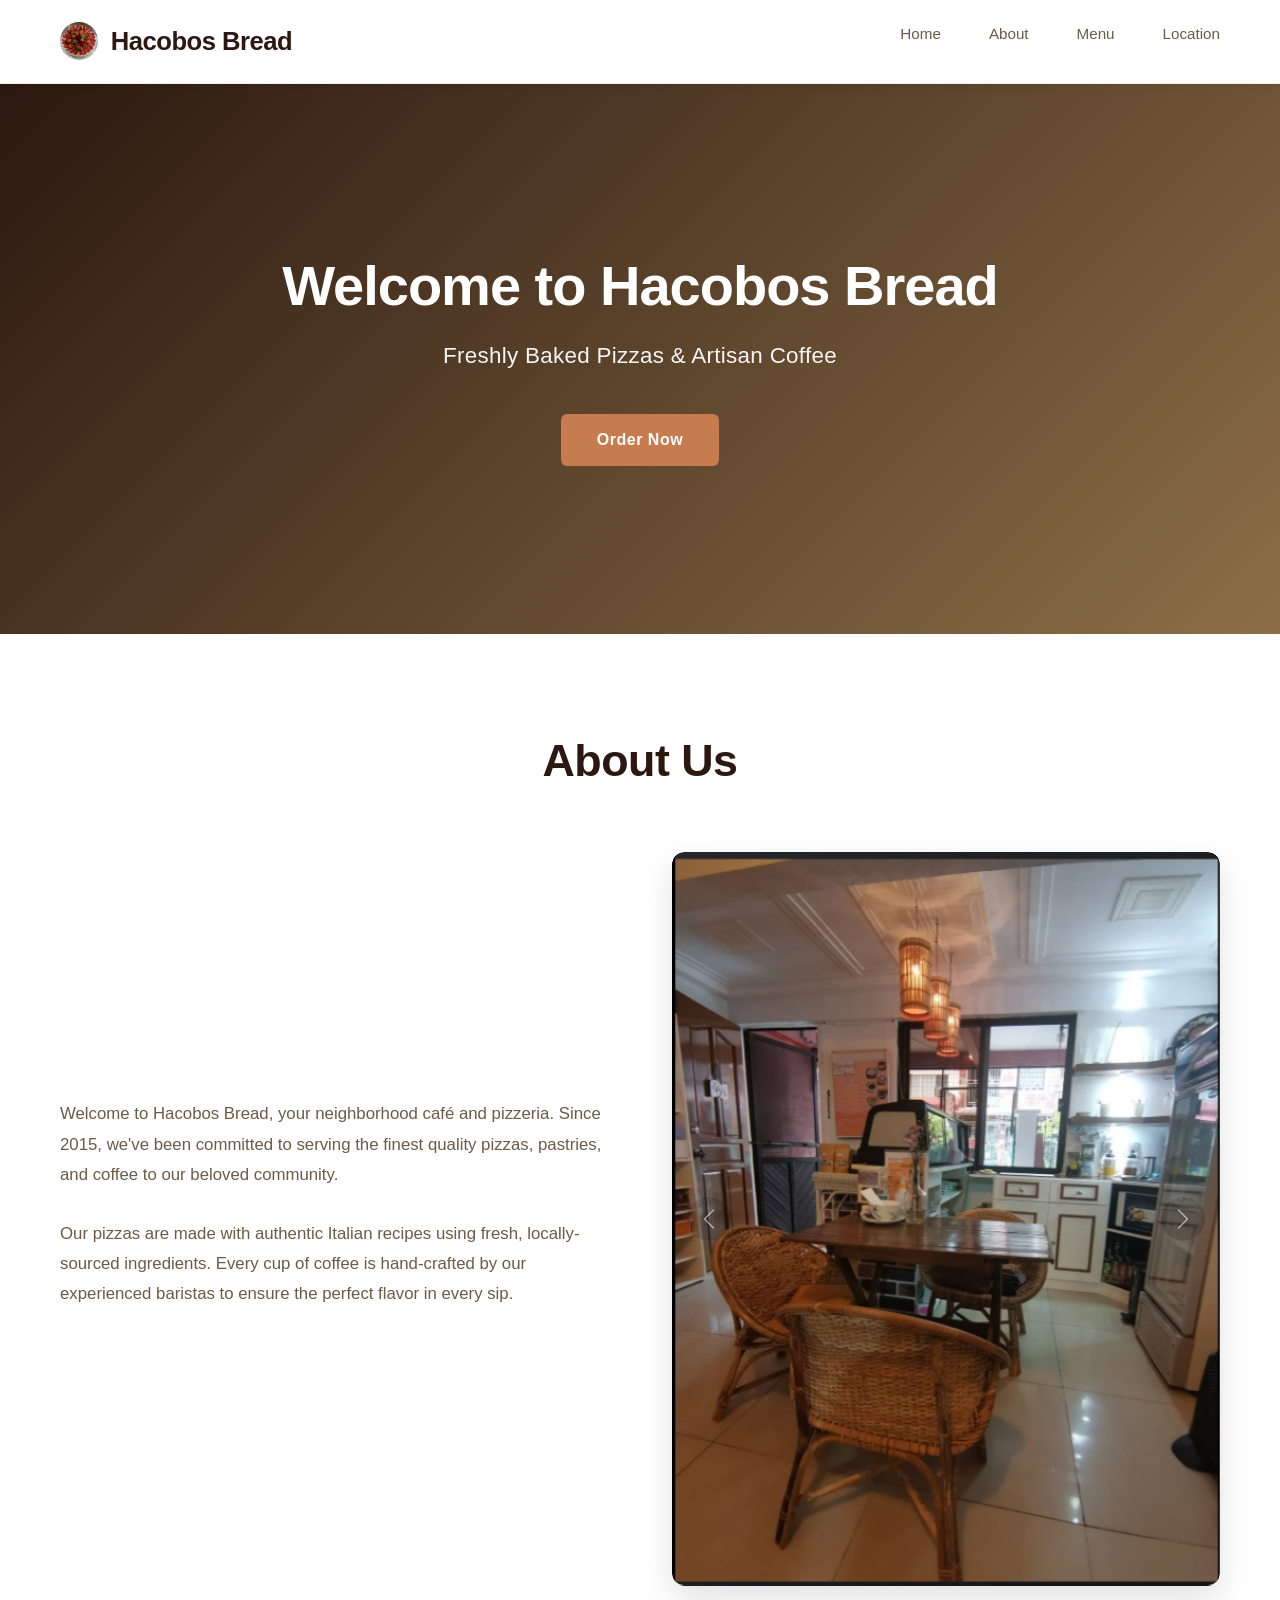
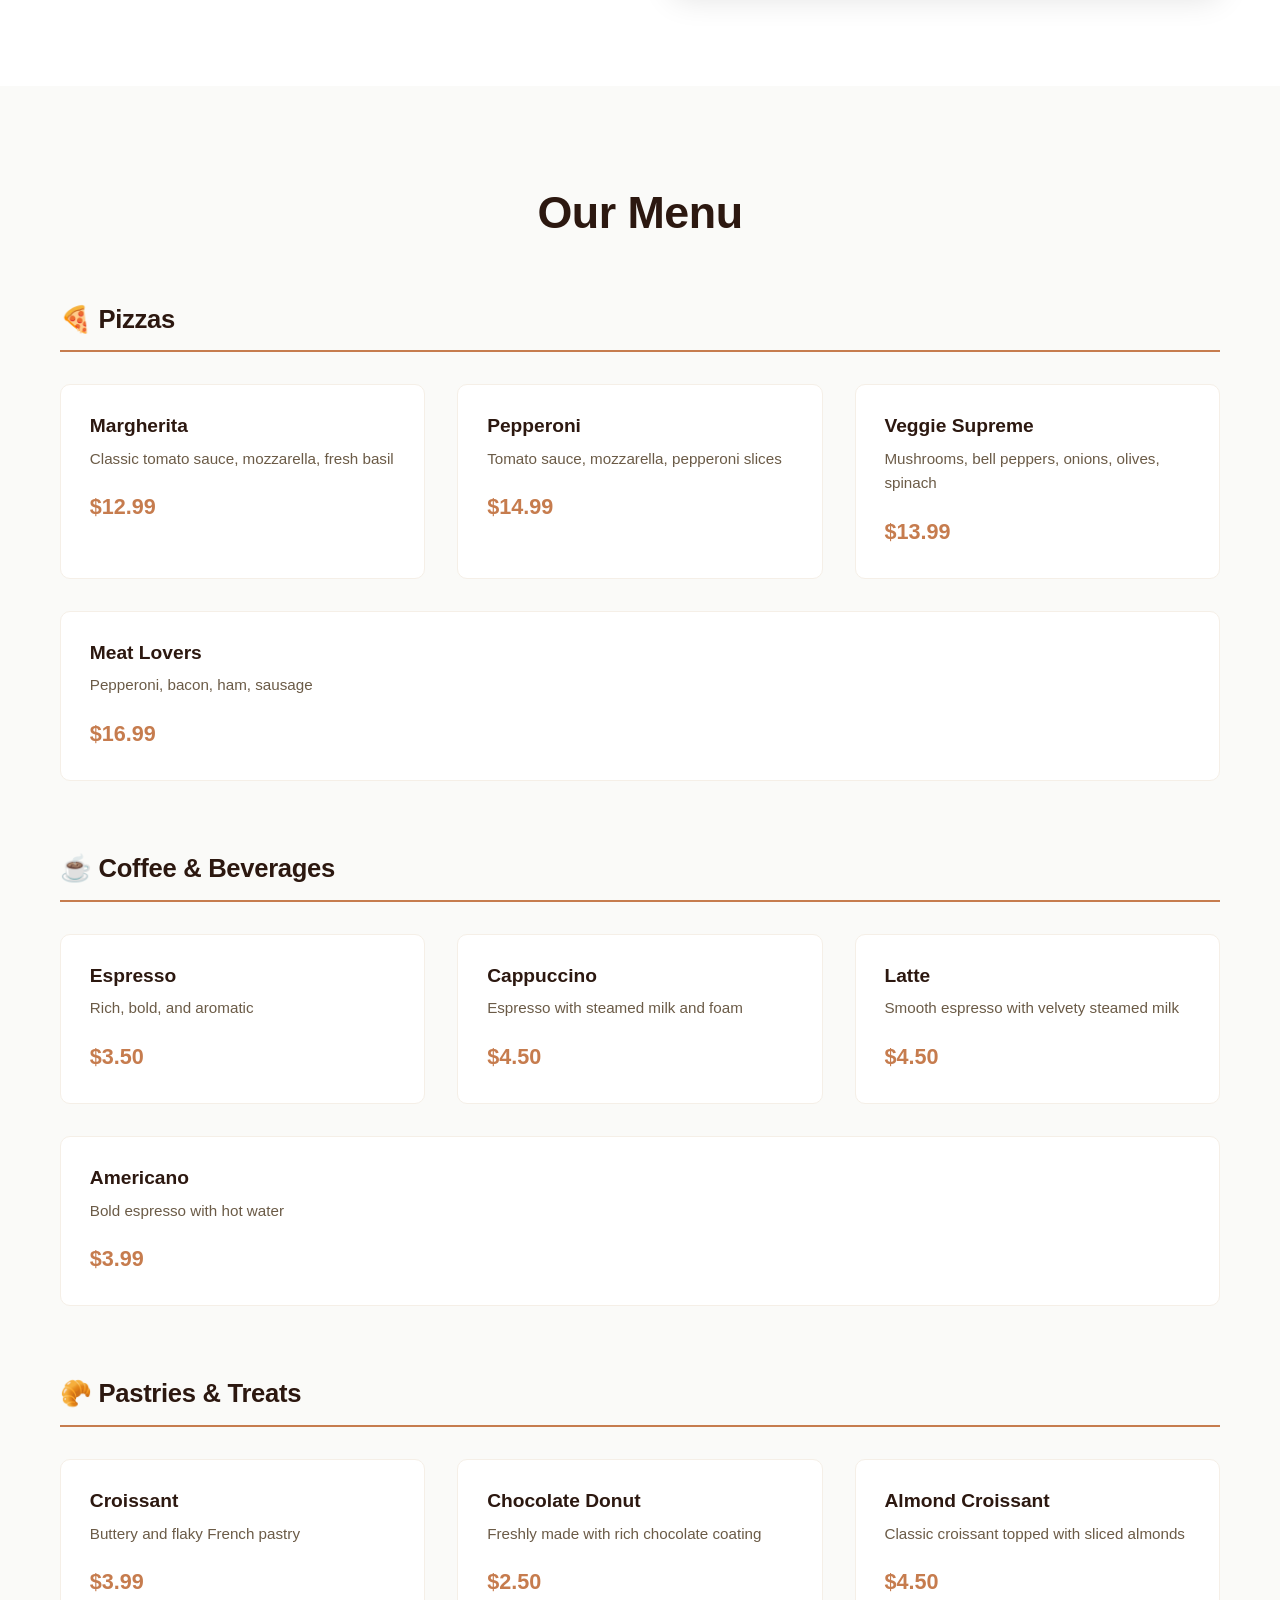
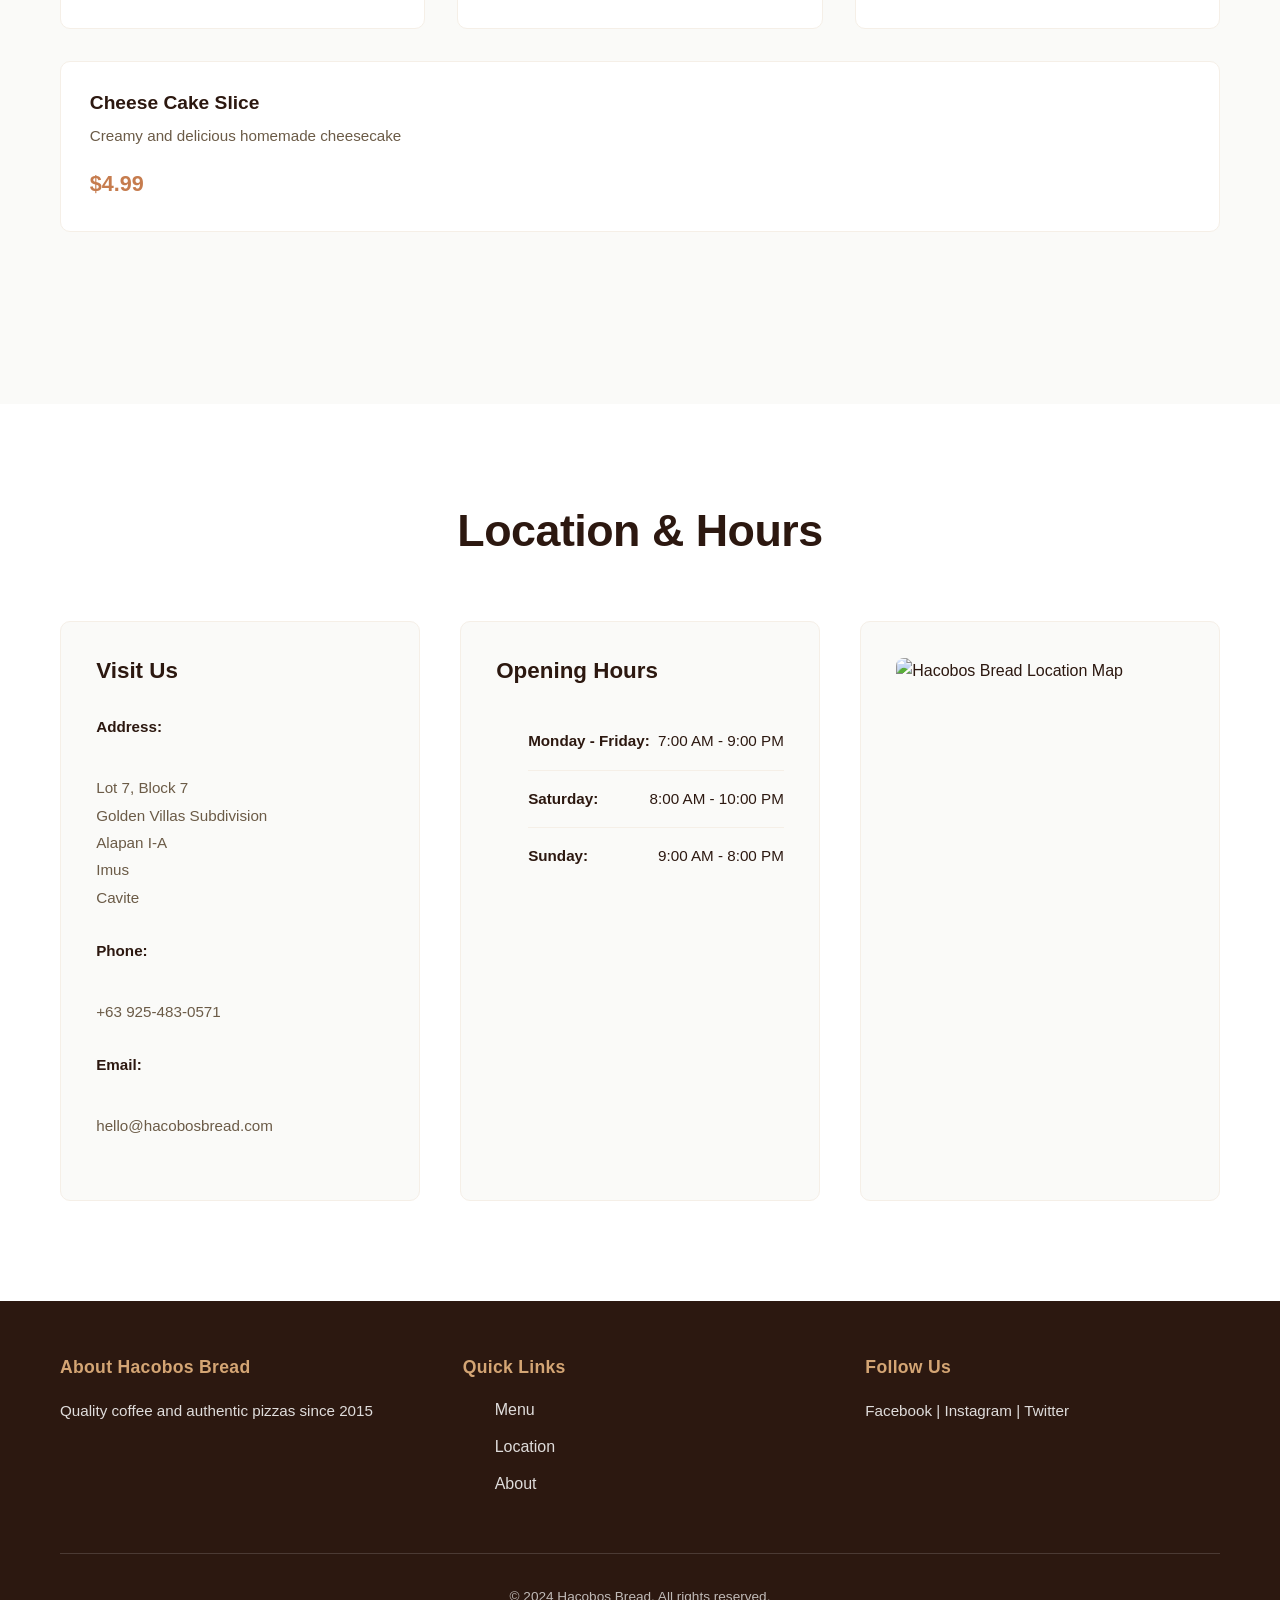
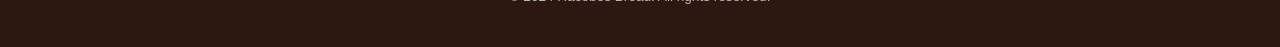
==== index.html @ 1feb1f4e "initial commit" ====
<!doctype html>
<html lang="en">
  <head>
    <meta charset="UTF-8" />
    <meta name="viewport" content="width=device-width, initial-scale=1.0" />
    <title>Hacobos Bread - Café & Pizzeria</title>
    <!-- Bootstrap 5 CSS -->
    <link
      href="https://cdn.jsdelivr.net/npm/bootstrap@5.3.0/dist/css/bootstrap.min.css"
      rel="stylesheet"
    />
    <link rel="stylesheet" href="styles.css" />
  </head>
  <body>
    <!-- ==================== NAVBAR ==================== -->
    <nav class="navbar">
      <div class="container">
        <a class="navbar-brand" href="#home">
          <img
            src="images/Profile.jpg"
            alt="Hacobos Bread"
            height="38"
            class="navbar-logo"
          />
          <span class="navbar-brand-text">Hacobos Bread</span>
        </a>
        <ul class="navbar-menu">
          <li><a href="#home">Home</a></li>
          <li><a href="#about">About</a></li>
          <li><a href="#menu">Menu</a></li>
          <li><a href="#location">Location</a></li>
        </ul>
      </div>
    </nav>

    <!-- ==================== HERO SECTION ==================== -->
    <section id="home" class="hero">
      <div class="hero-content">
        <h2>Welcome to Hacobos Bread</h2>
        <p>Freshly Baked Pizzas & Artisan Coffee</p>
        <button class="btn btn-primary">Order Now</button>
      </div>
    </section>

    <!-- ==================== ABOUT US SECTION ==================== -->
    <section id="about" class="about">
      <div class="container">
        <h2>About Us</h2>
        <div class="about-content">
          <div class="about-text">
            <p>
              Welcome to Hacobos Bread, your neighborhood café and pizzeria.
              Since 2015, we've been committed to serving the finest quality
              pizzas, pastries, and coffee to our beloved community.
            </p>
            <p>
              Our pizzas are made with authentic Italian recipes using fresh,
              locally-sourced ingredients. Every cup of coffee is hand-crafted
              by our experienced baristas to ensure the perfect flavor in every
              sip.
            </p>
          </div>
          <div class="about-image">
            <div
              id="aboutCarousel"
              class="carousel slide"
              data-bs-ride="carousel"
            >
              <div class="carousel-inner">
                <div class="carousel-item active">
                  <img
                    src="images/Area1.jpg"
                    class="d-block w-100"
                    alt="Area landscape 1"
                  />
                </div>
                <div class="carousel-item">
                  <img
                    src="images/Area2.jpg"
                    class="d-block w-100"
                    alt="Area landscape 2"
                  />
                </div>
                <div class="carousel-item">
                  <img
                    src="images/Area3.jpg"
                    class="d-block w-100"
                    alt="Area landscape 3"
                  />
                </div>
                <div class="carousel-item">
                  <img
                    src="images/Area4.jpg"
                    class="d-block w-100"
                    alt="Area landscape 4"
                  />
                </div>
              </div>
              <button
                class="carousel-control-prev"
                type="button"
                data-bs-target="#aboutCarousel"
                data-bs-slide="prev"
              >
                <span
                  class="carousel-control-prev-icon"
                  aria-hidden="true"
                ></span>
                <span class="visually-hidden">Previous</span>
              </button>
              <button
                class="carousel-control-next"
                type="button"
                data-bs-target="#aboutCarousel"
                data-bs-slide="next"
              >
                <span
                  class="carousel-control-next-icon"
                  aria-hidden="true"
                ></span>
                <span class="visually-hidden">Next</span>
              </button>
            </div>
          </div>
        </div>
      </div>
    </section>

    <!-- ==================== MENU SECTION ==================== -->
    <section id="menu" class="menu">
      <div class="container">
        <h2>Our Menu</h2>

        <!-- Pizza Section -->
        <div class="menu-category">
          <h3>🍕 Pizzas</h3>
          <div class="menu-items">
            <div class="menu-item">
              <h4>Margherita</h4>
              <p>Classic tomato sauce, mozzarella, fresh basil</p>
              <span class="price">$12.99</span>
            </div>
            <div class="menu-item">
              <h4>Pepperoni</h4>
              <p>Tomato sauce, mozzarella, pepperoni slices</p>
              <span class="price">$14.99</span>
            </div>
            <div class="menu-item">
              <h4>Veggie Supreme</h4>
              <p>Mushrooms, bell peppers, onions, olives, spinach</p>
              <span class="price">$13.99</span>
            </div>
            <div class="menu-item">
              <h4>Meat Lovers</h4>
              <p>Pepperoni, bacon, ham, sausage</p>
              <span class="price">$16.99</span>
            </div>
          </div>
        </div>

        <!-- Coffee Section -->
        <div class="menu-category">
          <h3>☕ Coffee & Beverages</h3>
          <div class="menu-items">
            <div class="menu-item">
              <h4>Espresso</h4>
              <p>Rich, bold, and aromatic</p>
              <span class="price">$3.50</span>
            </div>
            <div class="menu-item">
              <h4>Cappuccino</h4>
              <p>Espresso with steamed milk and foam</p>
              <span class="price">$4.50</span>
            </div>
            <div class="menu-item">
              <h4>Latte</h4>
              <p>Smooth espresso with velvety steamed milk</p>
              <span class="price">$4.50</span>
            </div>
            <div class="menu-item">
              <h4>Americano</h4>
              <p>Bold espresso with hot water</p>
              <span class="price">$3.99</span>
            </div>
          </div>
        </div>

        <!-- Pastries Section -->
        <div class="menu-category">
          <h3>🥐 Pastries & Treats</h3>
          <div class="menu-items">
            <div class="menu-item">
              <h4>Croissant</h4>
              <p>Buttery and flaky French pastry</p>
              <span class="price">$3.99</span>
            </div>
            <div class="menu-item">
              <h4>Chocolate Donut</h4>
              <p>Freshly made with rich chocolate coating</p>
              <span class="price">$2.50</span>
            </div>
            <div class="menu-item">
              <h4>Almond Croissant</h4>
              <p>Classic croissant topped with sliced almonds</p>
              <span class="price">$4.50</span>
            </div>
            <div class="menu-item">
              <h4>Cheese Cake Slice</h4>
              <p>Creamy and delicious homemade cheesecake</p>
              <span class="price">$4.99</span>
            </div>
          </div>
        </div>
      </div>
    </section>

    <!-- ==================== LOCATION & HOURS SECTION ==================== -->
    <section id="location" class="location">
      <div class="container">
        <h2>Location & Hours</h2>
        <div class="location-content">
          <div class="location-info">
            <h3>Visit Us</h3>
            <p>
              <strong>Address:</strong><br />
              Lot 7, Block 7 <br />
              Golden Villas Subdivision <br />
              Alapan I-A<br />
              Imus <br />
              Cavite
            </p>
            <p>
              <strong>Phone:</strong><br />
              +63 925-483-0571
            </p>
            <p>
              <strong>Email:</strong><br />
              hello@hacobosbread.com
            </p>
          </div>

          <div class="location-hours">
            <h3>Opening Hours</h3>
            <ul class="hours-list">
              <li><span>Monday - Friday:</span> 7:00 AM - 9:00 PM</li>
              <li><span>Saturday:</span> 8:00 AM - 10:00 PM</li>
              <li><span>Sunday:</span> 9:00 AM - 8:00 PM</li>
            </ul>
          </div>

          <div class="location-map">
            <img
              src="../Hacobos/images/location.png"
              alt="Hacobos Bread Location Map"
            />
          </div>
        </div>
      </div>
    </section>

    <!-- ==================== FOOTER ==================== -->
    <footer class="footer">
      <div class="container">
        <div class="footer-content">
          <div class="footer-section">
            <h4>About Hacobos Bread</h4>
            <p>Quality coffee and authentic pizzas since 2015</p>
          </div>
          <div class="footer-section">
            <h4>Quick Links</h4>
            <ul>
              <li><a href="#menu">Menu</a></li>
              <li><a href="#location">Location</a></li>
              <li><a href="#about">About</a></li>
            </ul>
          </div>
          <div class="footer-section">
            <h4>Follow Us</h4>
            <p>
              <a href="#">Facebook</a> | <a href="#">Instagram</a> |
              <a href="#">Twitter</a>
            </p>
          </div>
        </div>
        <div class="footer-bottom">
          <p>&copy; 2024 Hacobos Bread. All rights reserved.</p>
        </div>
      </div>
    </footer>
    <!-- Progressive Enhancement: Premium interactive features -->
    <script src="../scripts/script.js" defer></script>
  </body>
</html>
---- styles.css ----
/* ==================== GLOBAL STYLES ==================== */

/* Modern color palette with sophisticated café branding */
:root {
    /* Primary colors - modern and professional */
    --primary-dark: #2C1810;       /* Deep espresso brown - premium feel */
    --primary-medium: #8B6F47;     /* Warm medium brown - main accent */
    --primary-light: #D4A574;      /* Warm tan - secondary accent */
    
    /* Background colors */
    --bg-light: #FAFAF8;           /* Near-white with warmth - minimal, clean */
    --bg-medium: #F5EFE7;          /* Soft beige - section separation */
    
    /* Accent colors */
    --accent-gold: #D4A574;        /* Warm gold - premium feel */
    --accent-rose: #C67C4E;        /* Warm rose - alternative accent */
    
    /* Text colors */
    --text-primary: #2C1810;       /* Deep dark for main text */
    --text-secondary: #6B5B47;     /* Muted brown for secondary text */
    --text-light: #8B7B6D;         /* Light gray-brown for tertiary */
    
    /* Utility colors */
    --white: #FFFFFF;
    --shadow-sm: 0 2px 8px rgba(0, 0, 0, 0.06);
    --shadow-md: 0 4px 16px rgba(0, 0, 0, 0.08);
    --shadow-lg: 0 12px 32px rgba(0, 0, 0, 0.12);
}

/* Reset default browser styles */
* {
    margin: 0;
    padding: 0;
    box-sizing: border-box;
}

/* Basic body styling */
body {
    font-family: -apple-system, BlinkMacSystemFont, 'Segoe UI', 'Roboto', 'Oxygen', 'Ubuntu', 'Cantarell', sans-serif;
    line-height: 1.6;
    color: var(--text-primary);
    background-color: var(--bg-light);
    -webkit-font-smoothing: antialiased;
    -moz-osx-font-smoothing: grayscale;
}

/* Container for consistent width and centering */
.container {
    max-width: 1200px;
    margin: 0 auto;
    padding: 0 20px;
    
}

/* ==================== NAVBAR STYLES ==================== */

.navbar {
    background-color: var(--white);
    color: var(--text-primary);
    padding: 1rem 0;
    position: sticky;
    top: 0;
    z-index: 100;
    box-shadow: var(--shadow-sm);
    border-bottom: 1px solid var(--bg-medium);
}

.navbar .container {
    display: flex;
    justify-content: space-between;
    align-items: center;
    gap: 2rem;
}

.navbar-brand h1 {
    font-size: 1.6rem;
    font-weight: 700;
    color: var(--primary-dark);
    letter-spacing: -0.5px;
}

.navbar-brand {
    display: flex;
    align-items: center;
    gap: 0.8rem;
    text-decoration: none;
    color: var(--primary-dark);
    font-weight: 700;
    font-size: 1.6rem;
    transition: opacity 0.25s ease;
}

.navbar-brand:hover {
    opacity: 0.8;
}

.navbar-logo {
    height: 38px;
    width: auto;
    border-radius: 50%;
    object-fit: cover;
    display: block;
}

.navbar-brand-text {
    letter-spacing: -0.5px;
}

.navbar-menu {
    display: flex;
    list-style: none;
    gap: 3rem;
}

.navbar-menu a {
    color: var(--text-secondary);
    text-decoration: none;
    font-weight: 500;
    font-size: 0.95rem;
    transition: color 0.25s ease, border-bottom 0.25s ease;
    position: relative;
    padding-bottom: 0.5rem;
    border-bottom: 2px solid transparent;
}

.navbar-menu a:hover {
    color: var(--primary-medium);
    border-bottom-color: var(--primary-medium);
}

/* Mobile navbar menu */
@media (max-width: 768px) {
    .navbar {
        padding: 1.2rem 0;
    }

    .navbar .container {
        flex-direction: column;
        gap: 1.5rem;
    }

    .navbar-brand h1 {
        font-size: 1.4rem;
    }

    .navbar-menu {
        gap: 1.5rem;
        font-size: 0.9rem;
        flex-wrap: wrap;
        justify-content: center;
    }
}

/* ==================== HERO SECTION ==================== */

.hero {
    background: linear-gradient(135deg, var(--primary-dark) 0%, var(--primary-medium) 100%);
    color: var(--white);
    padding: 120px 20px;
    text-align: center;
    min-height: 550px;
    display: flex;
    align-items: center;
    justify-content: center;
}

.hero-content h2 {
    font-size: 3.5rem;
    margin-bottom: 1.2rem;
    font-weight: 700;
    line-height: 1.2;
    letter-spacing: -1px;
}

.hero-content p {
    font-size: 1.4rem;
    margin-bottom: 2.5rem;
    font-weight: 400;
    opacity: 0.95;
    letter-spacing: 0.3px;
}

/* Mobile hero section */
@media (max-width: 768px) {
    .hero {
        min-height: 380px;
        padding: 70px 20px;
    }

    .hero-content h2 {
        font-size: 2.2rem;
        margin-bottom: 1rem;
    }

    .hero-content p {
        font-size: 1.1rem;
        margin-bottom: 2rem;
    }
}

/* ==================== BUTTON STYLES ==================== */

.btn {
    display: inline-block;
    padding: 14px 36px;
    border: none;
    border-radius: 6px;
    font-size: 1rem;
    cursor: pointer;
    text-decoration: none;
    transition: all 0.3s ease;
    font-weight: 600;
    letter-spacing: 0.5px;
}

.btn-primary {
    background-color: var(--accent-rose);
    color: var(--white);
}

.btn-primary:hover {
    background-color: #B86D42;
    transform: translateY(-3px);
    box-shadow: 0 8px 24px rgba(198, 124, 78, 0.3);
}

/* ==================== ABOUT SECTION ==================== */

.about {
    padding: 100px 20px;
    background-color: var(--white);
}

.about h2 {
    text-align: center;
    font-size: 2.8rem;
    margin-bottom: 4rem;
    color: var(--primary-dark);
    font-weight: 700;
    letter-spacing: -0.5px;
}

.about-content {
    display: flex;
    gap: 4rem;
    align-items: center;
    max-width: 1200px;
    margin: 0 auto;
}

.about-text {
    flex: 1;
    min-width: 0;
}

.about-text p {
    margin-bottom: 1.8rem;
    font-size: 1.05rem;
    line-height: 1.8;
    color: var(--text-secondary);
}

.about-image {
    flex: 1;
    min-width: 0;
}

.about-image img {
    width: 100%;
    border-radius: 12px;
    box-shadow: var(--shadow-lg);
    display: block;
}

/* Carousel Styles */
#aboutCarousel {
    border-radius: 12px;
    overflow: hidden;
    box-shadow: var(--shadow-lg);
}

.carousel-inner {
    border-radius: 12px;
}

.carousel-item {
    display: flex;
    align-items: center;
    justify-content: center;
    min-height: 400px;
    background-color: var(--bg-medium);
}

.carousel-item img {
    width: 100%;
    height: 100%;
    object-fit: cover;
    border-radius: 12px;
}

.carousel-control-prev,
.carousel-control-next {
    background-color: rgba(0, 0, 0, 0.3);
    border-radius: 50%;
    width: 44px;
    height: 44px;
    top: 50%;
    transform: translateY(-50%);
    transition: background-color 0.3s ease;
}

.carousel-control-prev:hover,
.carousel-control-next:hover {
    background-color: rgba(0, 0, 0, 0.6);
}

.carousel-control-prev {
    left: 15px;
}

.carousel-control-next {
    right: 15px;
}

.carousel-control-prev-icon,
.carousel-control-next-icon {
    width: 24px;
    height: 24px;
}

/* Mobile about section */
@media (max-width: 768px) {
    .about {
        padding: 60px 20px;
    }

    .about h2 {
        font-size: 2.2rem;
        margin-bottom: 2.5rem;
    }

    .about-content {
        flex-direction: column;
        gap: 2rem;
    }

    .about-text p {
        font-size: 1rem;
        margin-bottom: 1.2rem;
    }
}

/* ==================== MENU SECTION ==================== */

.menu {
    padding: 100px 20px;
    background-color: var(--bg-light);
}

.menu h2 {
    text-align: center;
    font-size: 2.8rem;
    margin-bottom: 4rem;
    color: var(--primary-dark);
    font-weight: 700;
    letter-spacing: -0.5px;
}

.menu-category {
    margin-bottom: 4.5rem;
}

.menu-category h3 {
    font-size: 1.6rem;
    color: var(--primary-dark);
    margin-bottom: 2rem;
    font-weight: 700;
    padding-bottom: 1rem;
    border-bottom: 2px solid var(--accent-rose);
    letter-spacing: -0.3px;
}

.menu-items {
    display: flex;
    flex-wrap: wrap;
    gap: 2rem;
    justify-content: space-between;
}

.menu-item {
    flex: 1;
    min-width: 280px;
    background-color: var(--white);
    padding: 1.8rem;
    border-radius: 10px;
    border: 1px solid var(--bg-medium);
    transition: transform 0.3s ease, box-shadow 0.3s ease, border-color 0.3s ease;
}

.menu-item:hover {
    transform: translateY(-4px);
    box-shadow: var(--shadow-lg);
    border-color: var(--accent-rose);
}

.menu-item h4 {
    font-size: 1.2rem;
    color: var(--primary-dark);
    margin-bottom: 0.6rem;
    font-weight: 700;
}

.menu-item p {
    font-size: 0.95rem;
    color: var(--text-secondary);
    margin-bottom: 1.2rem;
    line-height: 1.6;
}

.price {
    display: block;
    font-size: 1.35rem;
    font-weight: 700;
    color: var(--accent-rose);
}

/* Mobile menu section */
@media (max-width: 768px) {
    .menu {
        padding: 60px 20px;
    }

    .menu h2 {
        font-size: 2.2rem;
        margin-bottom: 2.5rem;
    }

    .menu-category h3 {
        font-size: 1.4rem;
        margin-bottom: 1.5rem;
    }

    .menu-items {
        gap: 1.5rem;
    }

    .menu-item {
        min-width: 100%;
        flex: 0 0 100%;
    }
}

/* ==================== LOCATION & HOURS SECTION ==================== */

.location {
    padding: 100px 20px;
    background-color: var(--white);
}

.location h2 {
    text-align: center;
    font-size: 2.8rem;
    margin-bottom: 4rem;
    color: var(--primary-dark);
    font-weight: 700;
    letter-spacing: -0.5px;
}

.location-content {
    display: flex;
    gap: 2.5rem;
    flex-wrap: wrap;
    justify-content: space-between;
}

.location-info,
.location-hours,
.location-map {
    flex: 1;
    min-width: 280px;
    background-color: var(--bg-light);
    padding: 2.2rem;
    border-radius: 10px;
    border: 1px solid var(--bg-medium);
    transition: box-shadow 0.3s ease;
}

.location-info:hover,
.location-hours:hover,
.location-map:hover {
    box-shadow: var(--shadow-md);
}

.location-info h3,
.location-hours h3 {
    font-size: 1.4rem;
    color: var(--primary-dark);
    margin-bottom: 1.8rem;
    font-weight: 700;
}

.location-info p {
    margin-bottom: 1.6rem;
    line-height: 1.8;
    color: var(--text-secondary);
    font-size: 0.95rem;
}

.location-info p strong {
    color: var(--primary-dark);
    display: block;
    margin-bottom: 0.4rem;
}

.hours-list {
    list-style: none;
}

.hours-list li {
    padding: 1rem 0;
    border-bottom: 1px solid var(--bg-medium);
    display: flex;
    justify-content: space-between;
    align-items: center;
    font-size: 0.95rem;
}

.hours-list li:last-child {
    border-bottom: none;
}

.hours-list span {
    font-weight: 700;
    color: var(--primary-dark);
}

.location-map img {
    width: 100%;
    border-radius: 8px;
    display: block;
}

/* Mobile location section */
@media (max-width: 768px) {
    .location {
        padding: 60px 20px;
    }

    .location h2 {
        font-size: 2.2rem;
        margin-bottom: 2.5rem;
    }

    .location-content {
        flex-direction: column;
        gap: 1.8rem;
    }

    .location-info,
    .location-hours,
    .location-map {
        min-width: 100%;
    }

    .location-info h3,
    .location-hours h3 {
        font-size: 1.2rem;
    }
}

/* ==================== FOOTER ==================== */

.footer {
    background-color: var(--primary-dark);
    color: var(--white);
    padding: 3.5rem 20px 1.5rem;
}

.footer-content {
    display: flex;
    flex-wrap: wrap;
    gap: 3rem;
    margin-bottom: 2.5rem;
    justify-content: space-between;
}

.footer-section {
    flex: 1;
    min-width: 200px;
}

.footer-section h4 {
    font-size: 1.1rem;
    margin-bottom: 1.2rem;
    color: var(--accent-gold);
    font-weight: 700;
    letter-spacing: 0.3px;
}

.footer-section p {
    line-height: 1.8;
    color: rgba(255, 255, 255, 0.85);
    font-size: 0.95rem;
}

.footer-section ul {
    list-style: none;
}

.footer-section ul li {
    margin-bottom: 0.7rem;
}

.footer-section a {
    color: rgba(255, 255, 255, 0.85);
    text-decoration: none;
    transition: color 0.3s ease;
    font-weight: 500;
}

.footer-section a:hover {
    color: var(--accent-gold);
}

.footer-bottom {
    text-align: center;
    padding-top: 2rem;
    border-top: 1px solid rgba(255, 255, 255, 0.15);
}

.footer-bottom p {
    font-size: 0.85rem;
    color: rgba(255, 255, 255, 0.7);
}

/* Mobile footer */
@media (max-width: 768px) {
    .footer {
        padding: 2.5rem 20px 1.2rem;
    }

    .footer-content {
        flex-direction: column;
        gap: 2rem;
    }

    .footer-section h4 {
        font-size: 1rem;
    }

    .footer-section p {
        font-size: 0.9rem;
    }
}

/* ==================== SCROLLBAR STYLING ==================== */

/* Modern custom scrollbar for better aesthetics */
::-webkit-scrollbar {
    width: 10px;
}

::-webkit-scrollbar-track {
    background: var(--bg-light);
}

::-webkit-scrollbar-thumb {
    background: var(--primary-medium);
    border-radius: 5px;
}

::-webkit-scrollbar-thumb:hover {
    background: var(--primary-dark);
}

/* ==================== PROGRESSIVE ENHANCEMENT: HAMBURGER MENU ==================== */
/* Only shown on mobile devices via JS injection */

.hamburger-menu {
    display: none; /* Hidden by default */
    background: none;
    border: none;
    cursor: pointer;
    padding: 0.5rem;
    color: var(--text-primary);
    width: 32px;
    height: 32px;
    z-index: 101;
    transition: opacity 0.25s ease;
}

.hamburger-menu:hover {
    opacity: 0.7;
}

.hamburger-menu:focus-visible {
    outline: 2px solid var(--primary-medium);
    outline-offset: 2px;
    border-radius: 4px;
}

.hamburger-menu svg {
    width: 100%;
    height: 100%;
    stroke-linecap: round;
    stroke-linejoin: round;
}

/* Show hamburger menu on mobile */
@media (max-width: 768px) {
    .hamburger-menu {
        display: flex;
        align-items: center;
        justify-content: center;
    }

    /* Hide navbar menu by default on mobile */
    .navbar-menu {
        display: none !important;
        position: absolute;
        top: 100%;
        left: 0;
        right: 0;
        background-color: var(--white);
        flex-direction: column;
        padding: 1rem;
        border-bottom: 1px solid var(--bg-medium);
        box-shadow: var(--shadow-md);
        gap: 0.5rem;
    }

    /* Show menu when open via JS */
    .navbar-menu.mobile-menu-open {
        display: flex !important;
    }

    .navbar-menu a {
        padding: 0.75rem 0;
        border-bottom: none;
    }

    /* Respect reduced motion preference */
    @media (prefers-reduced-motion: no-preference) {
        .navbar-menu {
            animation: slideDown 0.3s ease-out;
        }

        @keyframes slideDown {
            from {
                opacity: 0;
                transform: translateY(-10px);
            }
            to {
                opacity: 1;
                transform: translateY(0);
            }
        }
    }
}

/* ==================== PROGRESSIVE ENHANCEMENT: BACK-TO-TOP BUTTON ==================== */
/* Minimal "return to top" button; appears after scrolling 300px */

#back-to-top {
    position: fixed;
    bottom: 2rem;
    right: 2rem;
    width: 44px;
    height: 44px;
    background-color: var(--primary-dark);
    color: var(--white);
    border: none;
    border-radius: 50%;
    cursor: pointer;
    display: flex;
    align-items: center;
    justify-content: center;
    z-index: 99;
    opacity: 0;
    visibility: hidden;
    pointer-events: none;
    transition: opacity 0.3s ease, visibility 0.3s ease;
    box-shadow: var(--shadow-md);
}

/* Show button when visible class is applied */
#back-to-top.visible {
    opacity: 1;
    visibility: visible;
    pointer-events: auto;
}

#back-to-top:hover {
    background-color: var(--primary-medium);
    box-shadow: var(--shadow-lg);
}

#back-to-top:focus-visible {
    outline: 2px solid var(--accent-gold);
    outline-offset: 2px;
}

#back-to-top svg {
    width: 20px;
    height: 20px;
    stroke-width: 2.5;
    stroke-linecap: round;
    stroke-linejoin: round;
}

/* Respect reduced motion preference */
@media (prefers-reduced-motion: reduce) {
    #back-to-top {
        transition: none;
    }

    .hamburger-menu {
        transition: none;
    }

    .navbar-menu {
        animation: none !important;
    }
}

/* Mobile: Adjust back-to-top button position */
@media (max-width: 768px) {
    #back-to-top {
        bottom: 1.5rem;
        right: 1.5rem;
        width: 40px;
        height: 40px;
    }
}
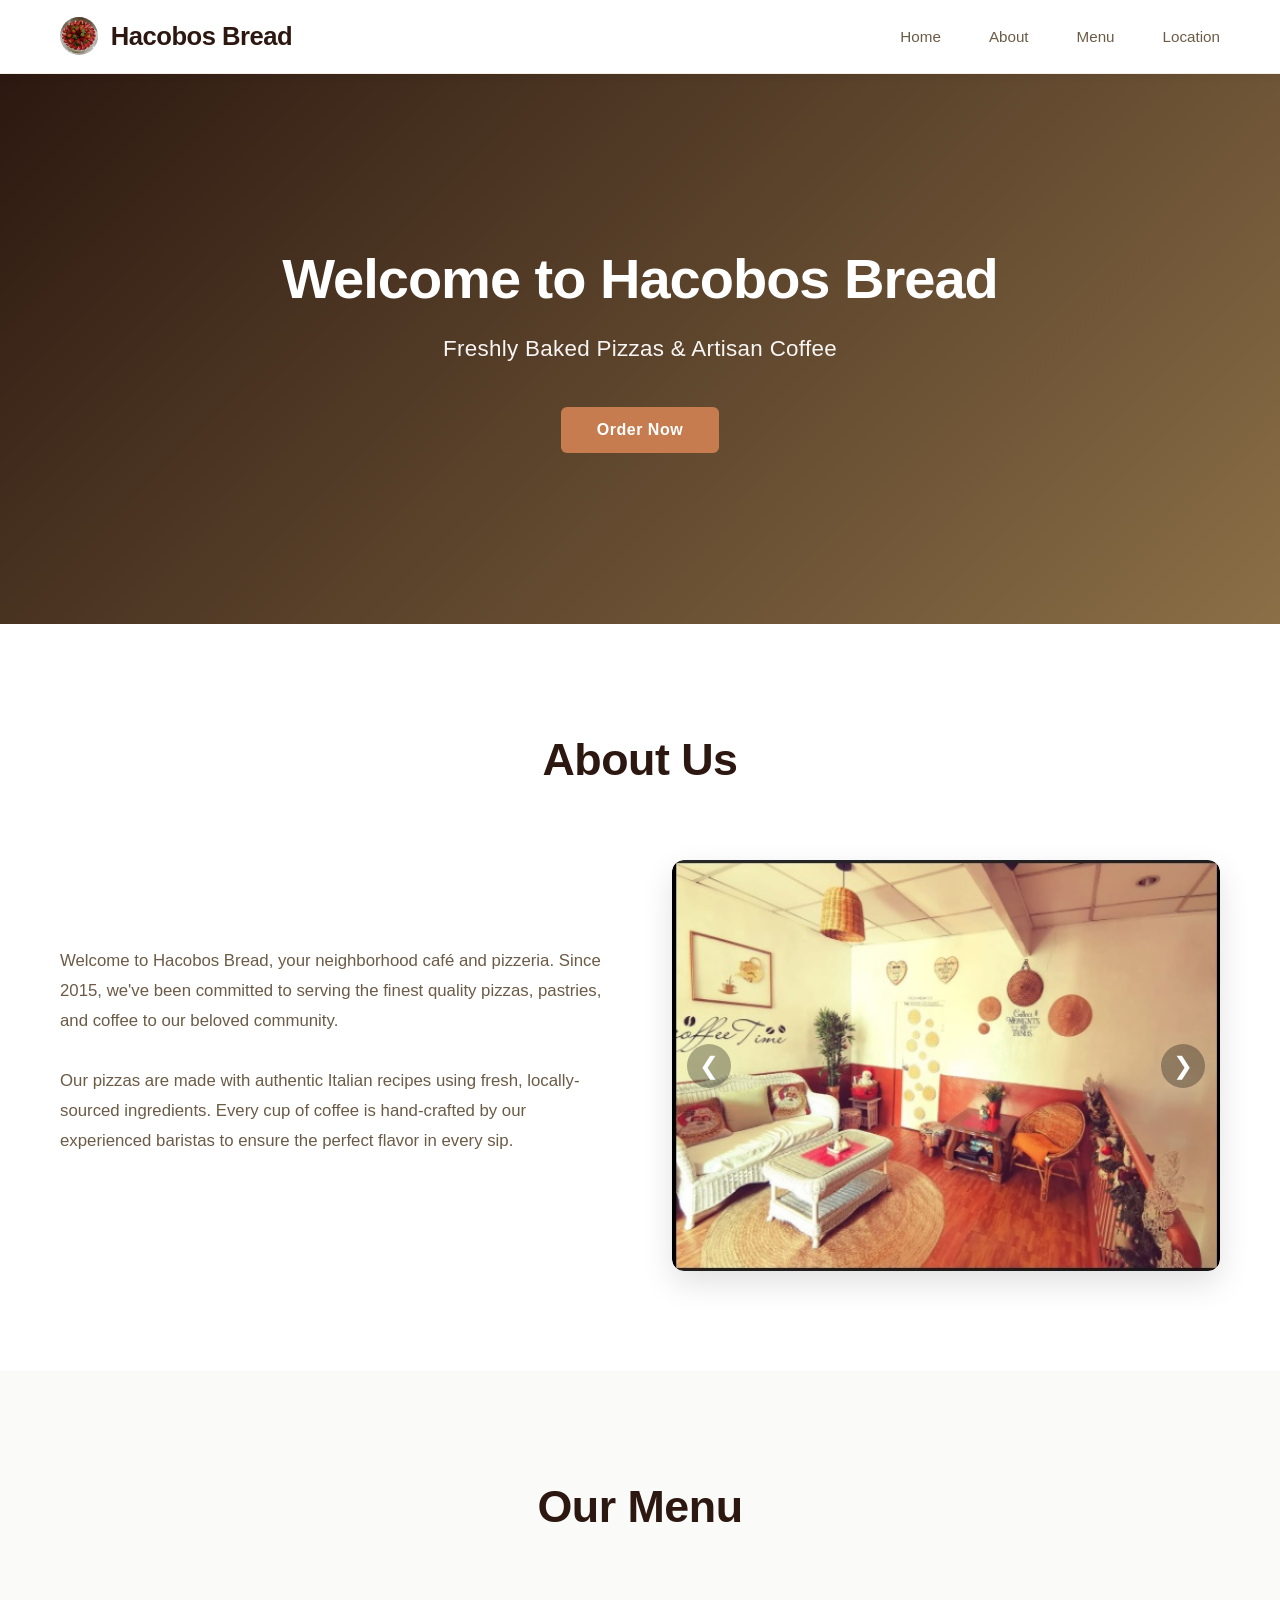
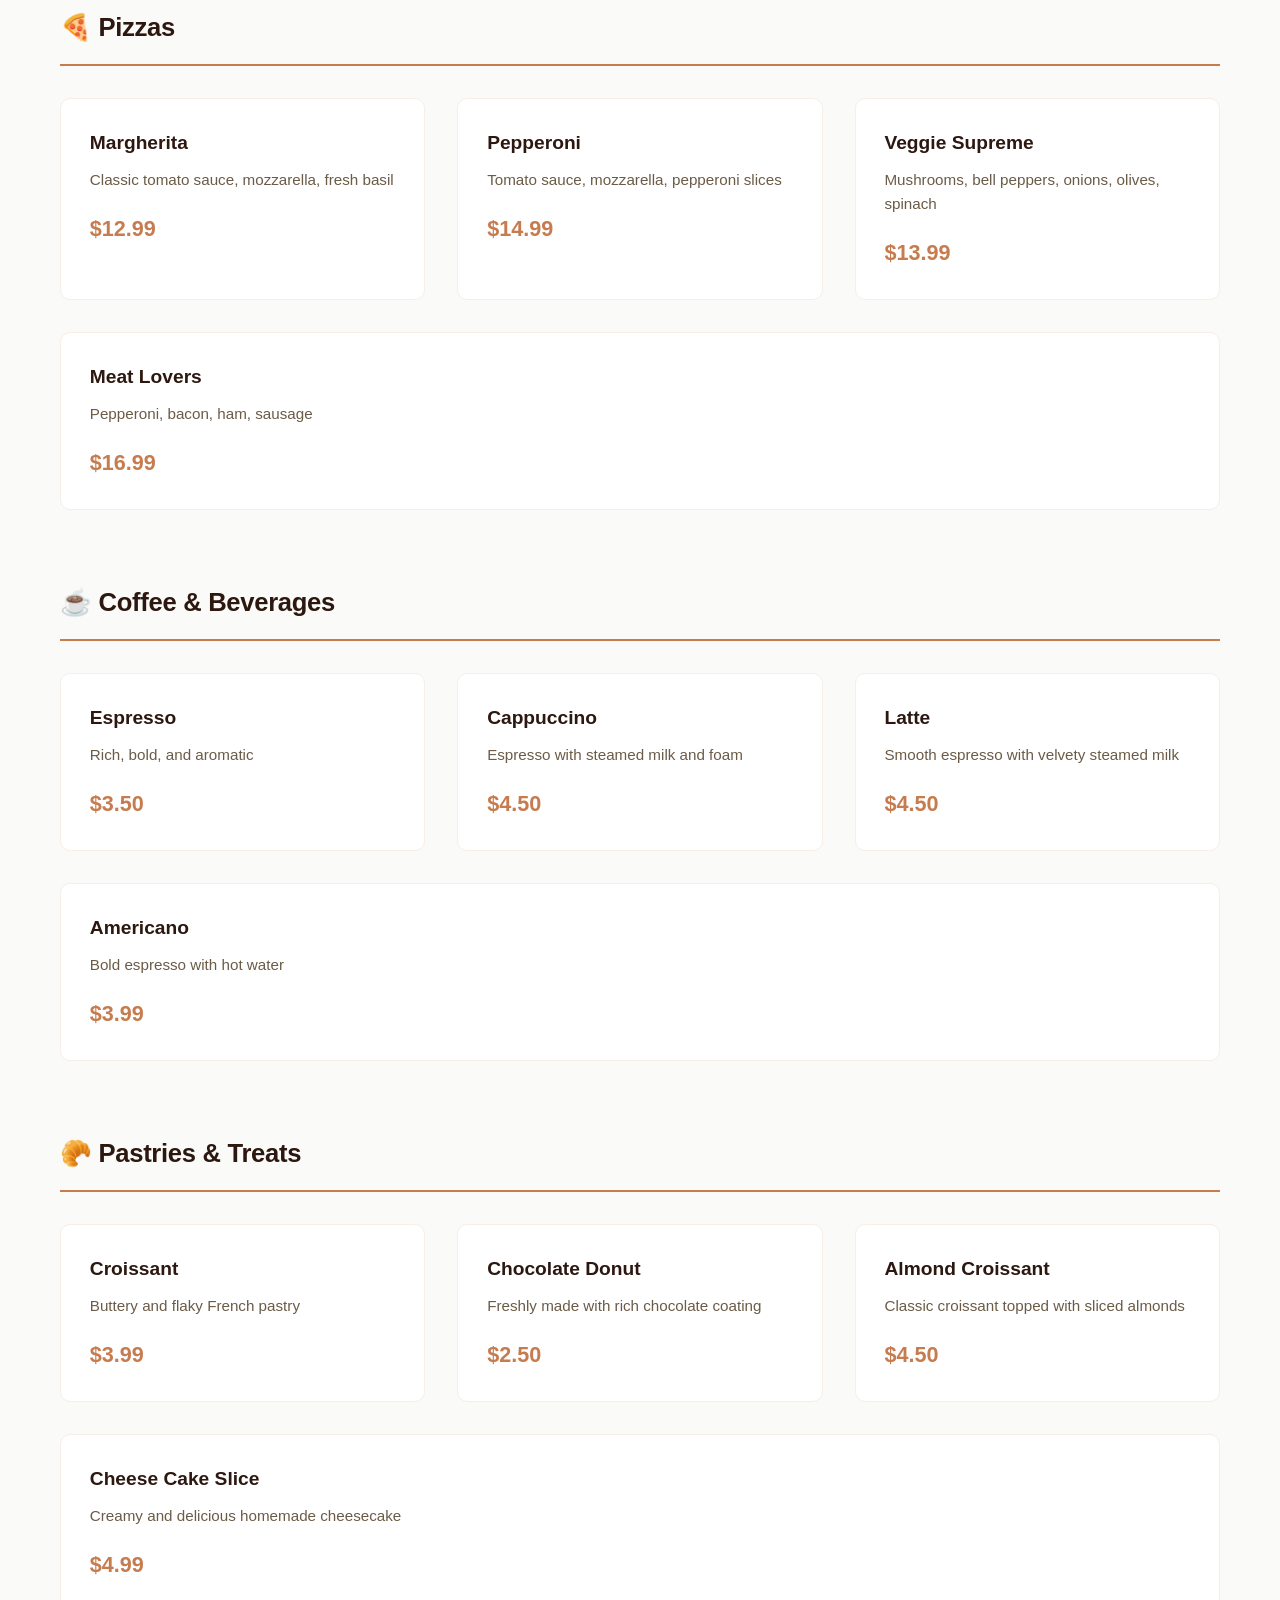
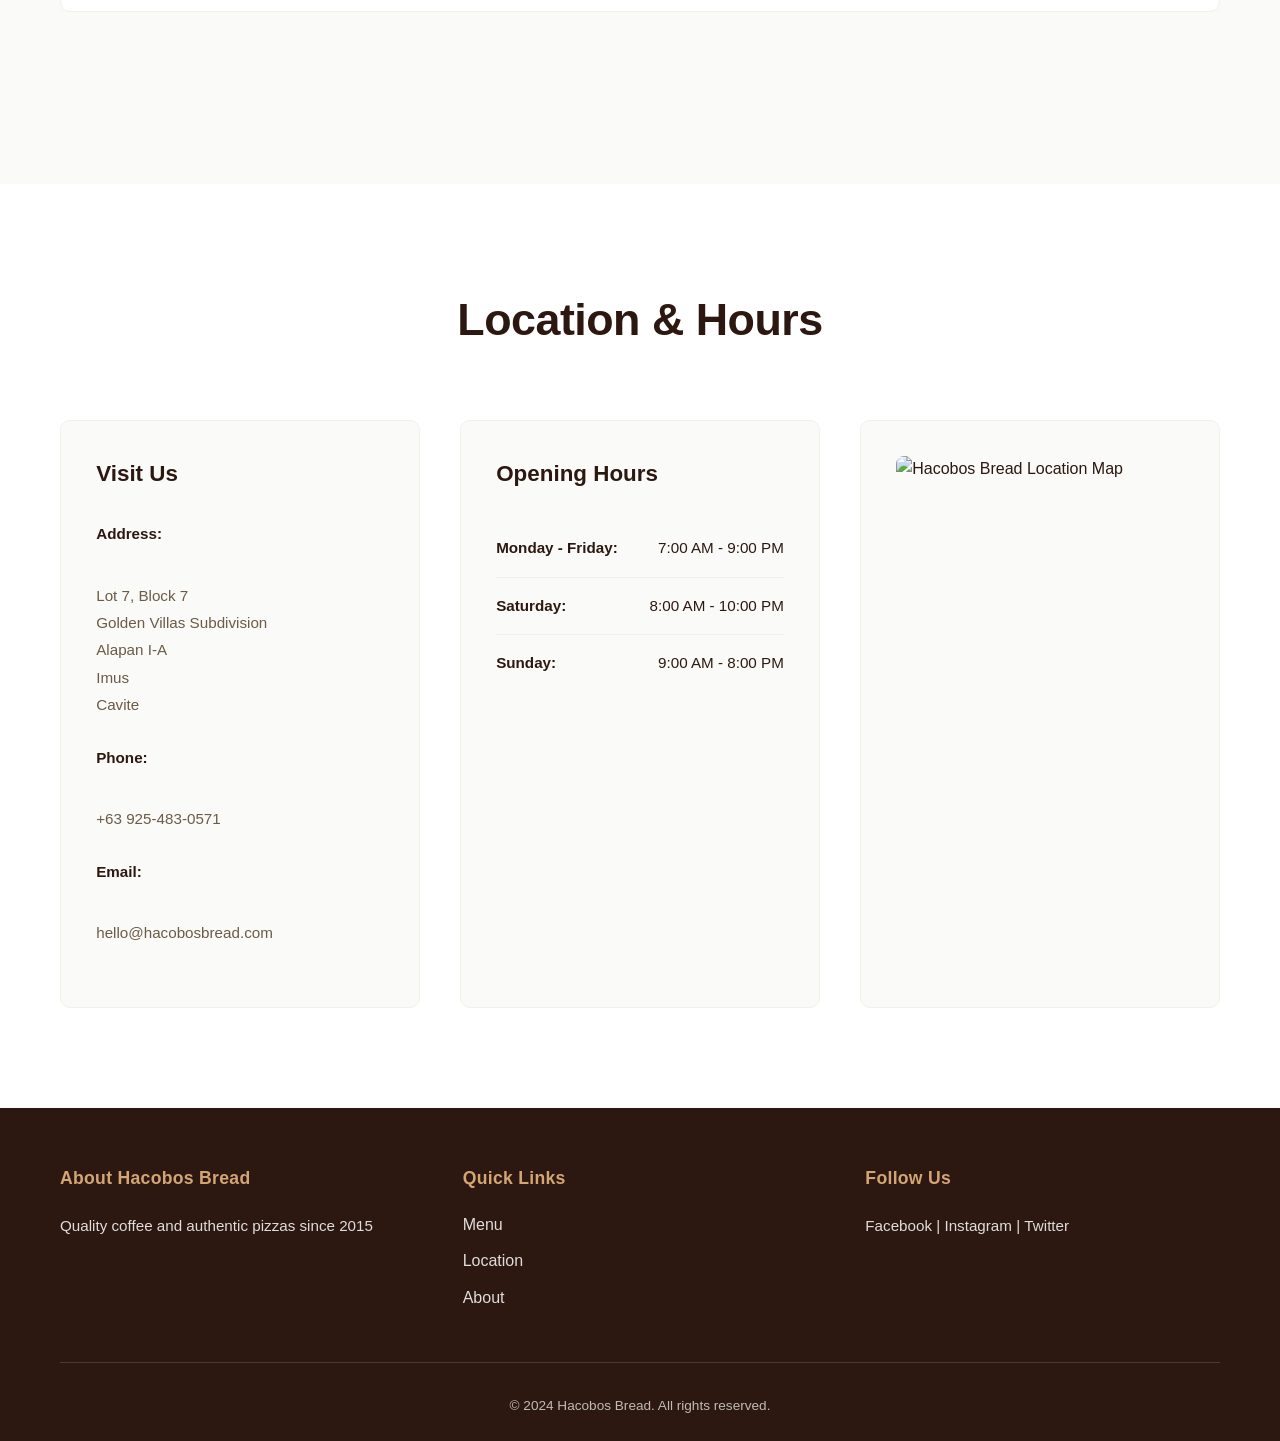
==== commit e9909abc: "fixed courosel" ====
--- a/index.html
+++ b/index.html
@@ -4,11 +4,6 @@
     <meta charset="UTF-8" />
     <meta name="viewport" content="width=device-width, initial-scale=1.0" />
     <title>Hacobos Bread - Café & Pizzeria</title>
-    <!-- Bootstrap 5 CSS -->
-    <link
-      href="https://cdn.jsdelivr.net/npm/bootstrap@5.3.0/dist/css/bootstrap.min.css"
-      rel="stylesheet"
-    />
     <link rel="stylesheet" href="styles.css" />
   </head>
   <body>
@@ -61,64 +56,34 @@
             </p>
           </div>
           <div class="about-image">
-            <div
-              id="aboutCarousel"
-              class="carousel slide"
-              data-bs-ride="carousel"
-            >
+            <div id="aboutCarousel" class="carousel">
               <div class="carousel-inner">
                 <div class="carousel-item active">
-                  <img
-                    src="images/Area1.jpg"
-                    class="d-block w-100"
-                    alt="Area landscape 1"
-                  />
+                  <img src="images/Area1.jpg" alt="Area landscape 1" />
                 </div>
                 <div class="carousel-item">
-                  <img
-                    src="images/Area2.jpg"
-                    class="d-block w-100"
-                    alt="Area landscape 2"
-                  />
+                  <img src="images/Area2.jpg" alt="Area landscape 2" />
                 </div>
                 <div class="carousel-item">
-                  <img
-                    src="images/Area3.jpg"
-                    class="d-block w-100"
-                    alt="Area landscape 3"
-                  />
+                  <img src="images/Area3.jpg" alt="Area landscape 3" />
                 </div>
                 <div class="carousel-item">
-                  <img
-                    src="images/Area4.jpg"
-                    class="d-block w-100"
-                    alt="Area landscape 4"
-                  />
+                  <img src="images/Area4.jpg" alt="Area landscape 4" />
                 </div>
               </div>
               <button
                 class="carousel-control-prev"
                 type="button"
-                data-bs-target="#aboutCarousel"
-                data-bs-slide="prev"
+                aria-label="Previous image"
               >
-                <span
-                  class="carousel-control-prev-icon"
-                  aria-hidden="true"
-                ></span>
-                <span class="visually-hidden">Previous</span>
+                <span aria-hidden="true">&#10094;</span>
               </button>
               <button
                 class="carousel-control-next"
                 type="button"
-                data-bs-target="#aboutCarousel"
-                data-bs-slide="next"
+                aria-label="Next image"
               >
-                <span
-                  class="carousel-control-next-icon"
-                  aria-hidden="true"
-                ></span>
-                <span class="visually-hidden">Next</span>
+                <span aria-hidden="true">&#10095;</span>
               </button>
             </div>
           </div>
@@ -288,6 +253,6 @@
       </div>
     </footer>
     <!-- Progressive Enhancement: Premium interactive features -->
-    <script src="../scripts/script.js" defer></script>
+    <script src="script.js" defer></script>
   </body>
 </html>
--- a/styles.css
+++ b/styles.css
@@ -272,23 +272,29 @@
     display: block;
 }
 
-/* Carousel Styles */
+/* Carousel Styles - Pure JavaScript (No Bootstrap) */
 #aboutCarousel {
     border-radius: 12px;
     overflow: hidden;
     box-shadow: var(--shadow-lg);
+    position: relative;
 }
 
 .carousel-inner {
     border-radius: 12px;
+    position: relative;
 }
 
 .carousel-item {
-    display: flex;
+    display: none;
     align-items: center;
     justify-content: center;
     min-height: 400px;
     background-color: var(--bg-medium);
+}
+
+.carousel-item.active {
+    display: flex;
 }
 
 .carousel-item img {
@@ -300,13 +306,23 @@
 
 .carousel-control-prev,
 .carousel-control-next {
+    position: absolute;
     background-color: rgba(0, 0, 0, 0.3);
+    border: none;
     border-radius: 50%;
     width: 44px;
     height: 44px;
     top: 50%;
     transform: translateY(-50%);
     transition: background-color 0.3s ease;
+    cursor: pointer;
+    color: white;
+    font-size: 24px;
+    display: flex;
+    align-items: center;
+    justify-content: center;
+    z-index: 10;
+    padding: 0;
 }
 
 .carousel-control-prev:hover,
@@ -314,18 +330,18 @@
     background-color: rgba(0, 0, 0, 0.6);
 }
 
+.carousel-control-prev:focus-visible,
+.carousel-control-next:focus-visible {
+    outline: 2px solid var(--accent-gold);
+    outline-offset: 2px;
+}
+
 .carousel-control-prev {
     left: 15px;
 }
 
 .carousel-control-next {
     right: 15px;
-}
-
-.carousel-control-prev-icon,
-.carousel-control-next-icon {
-    width: 24px;
-    height: 24px;
 }
 
 /* Mobile about section */
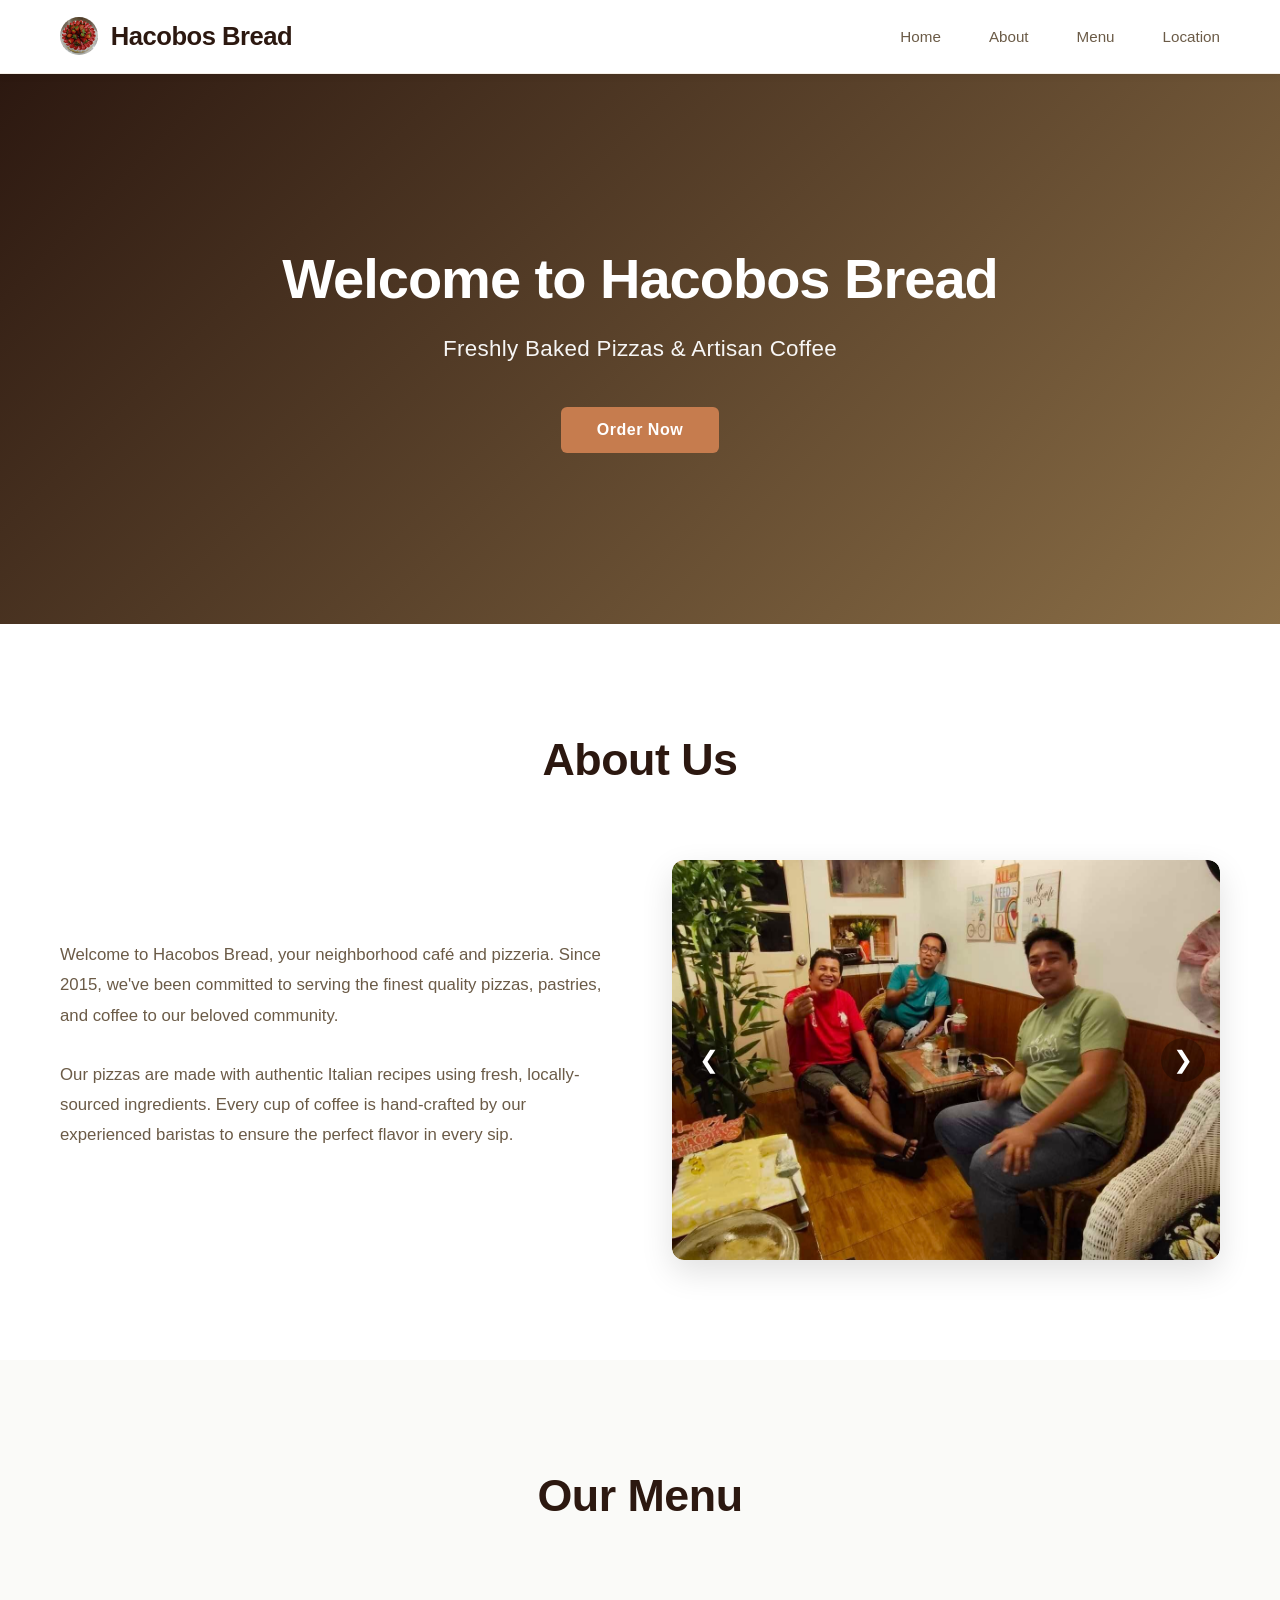
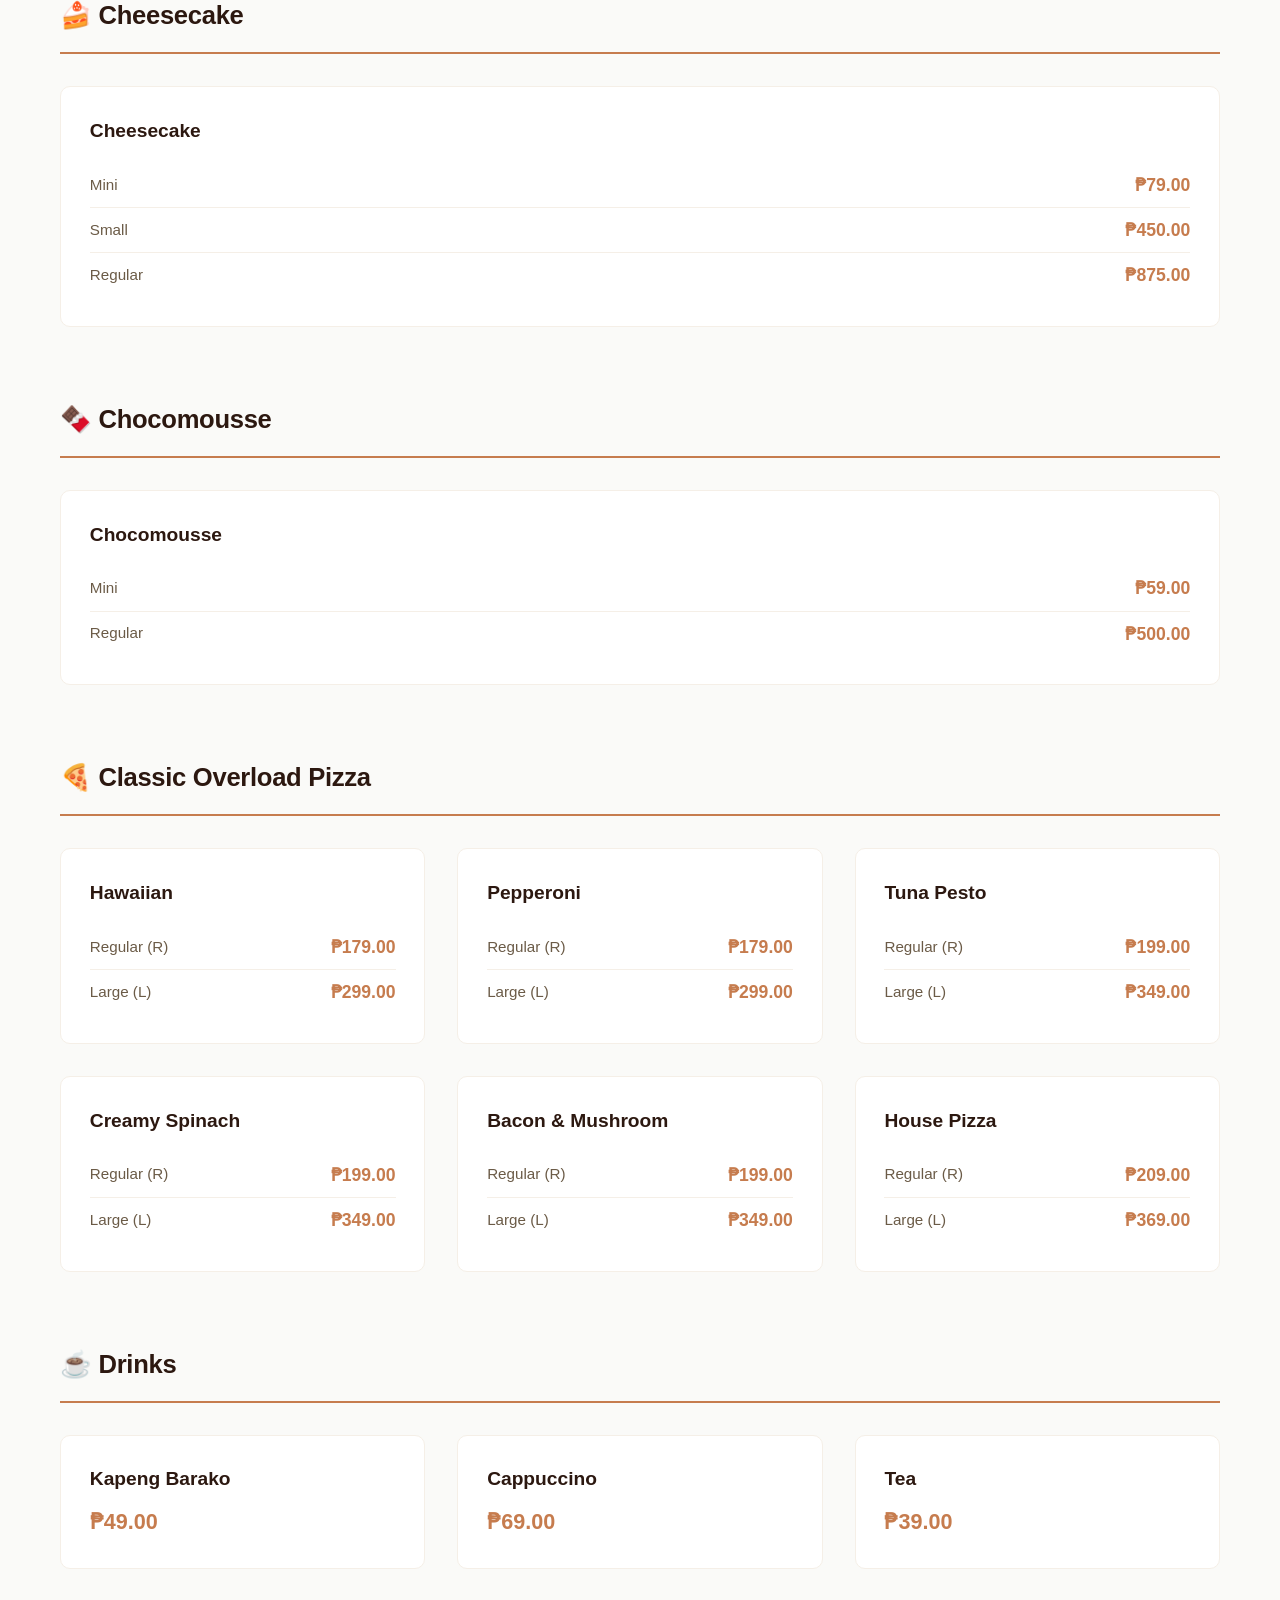
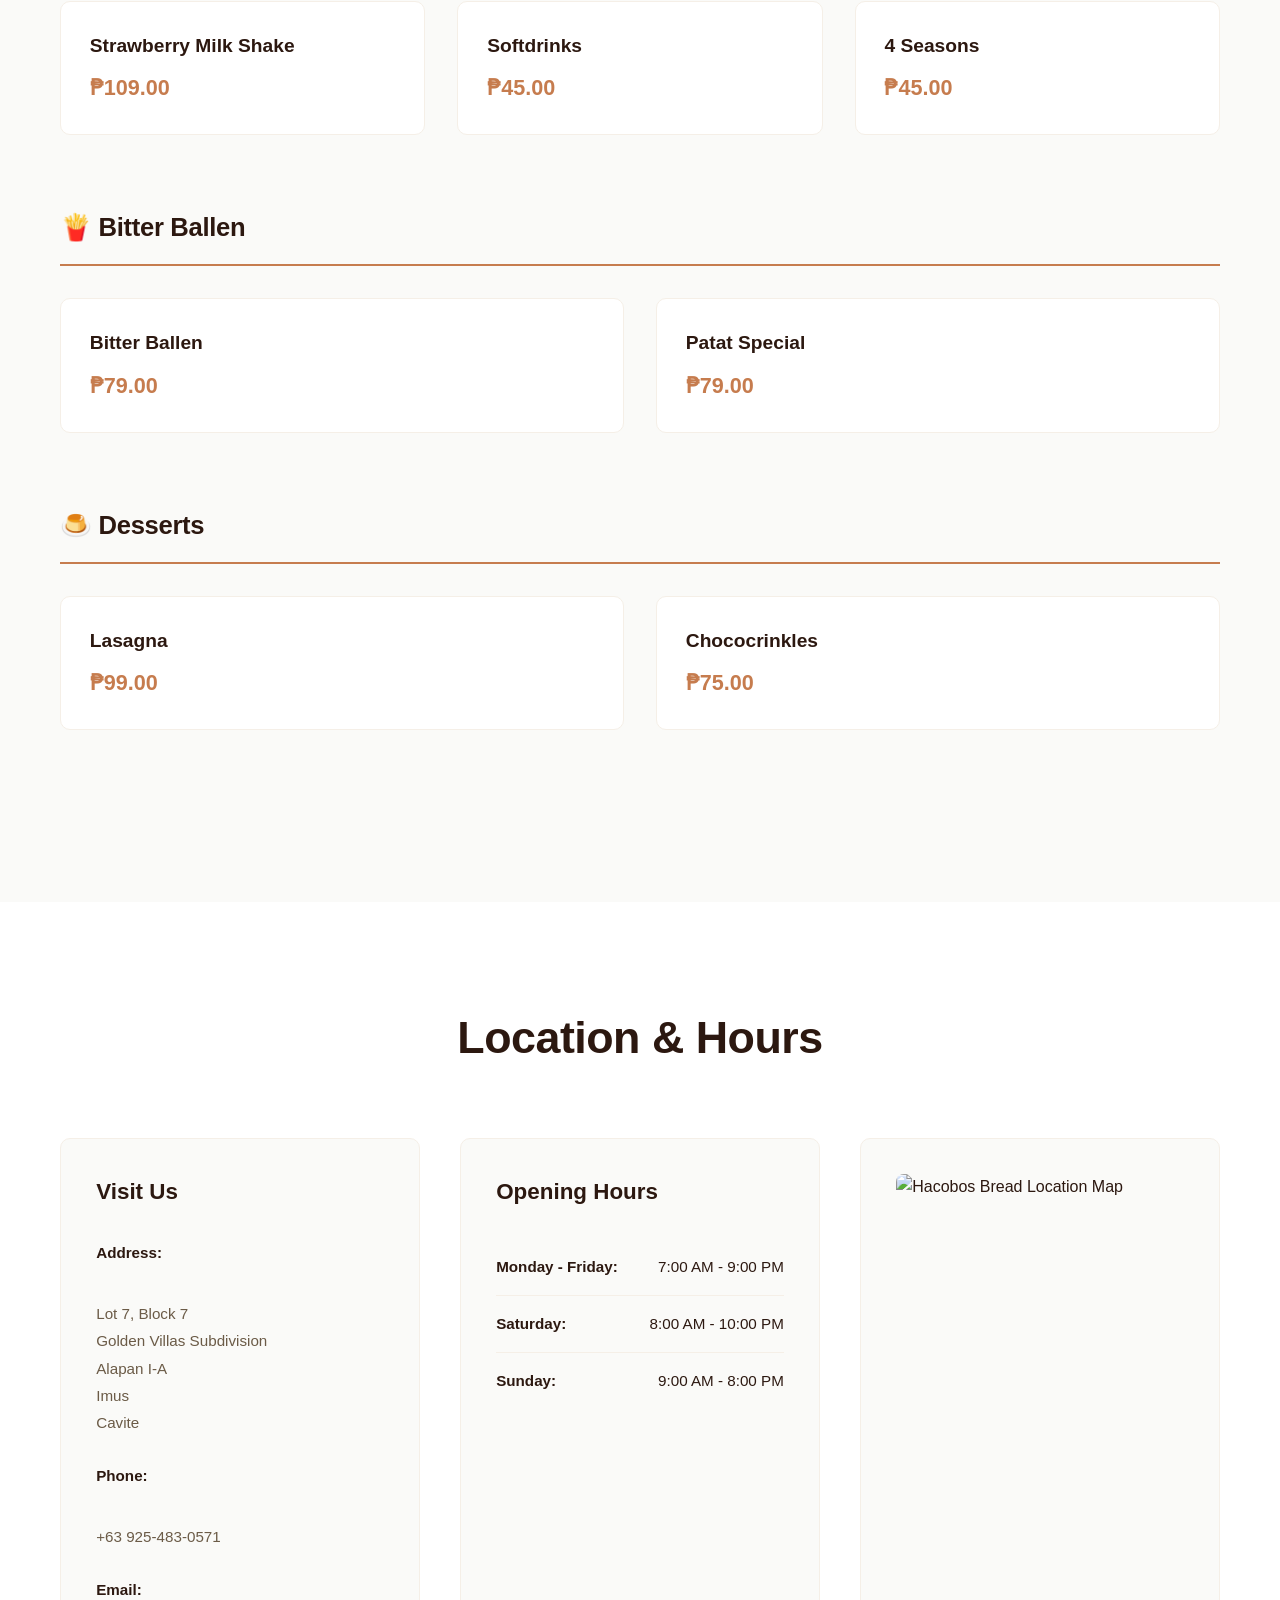
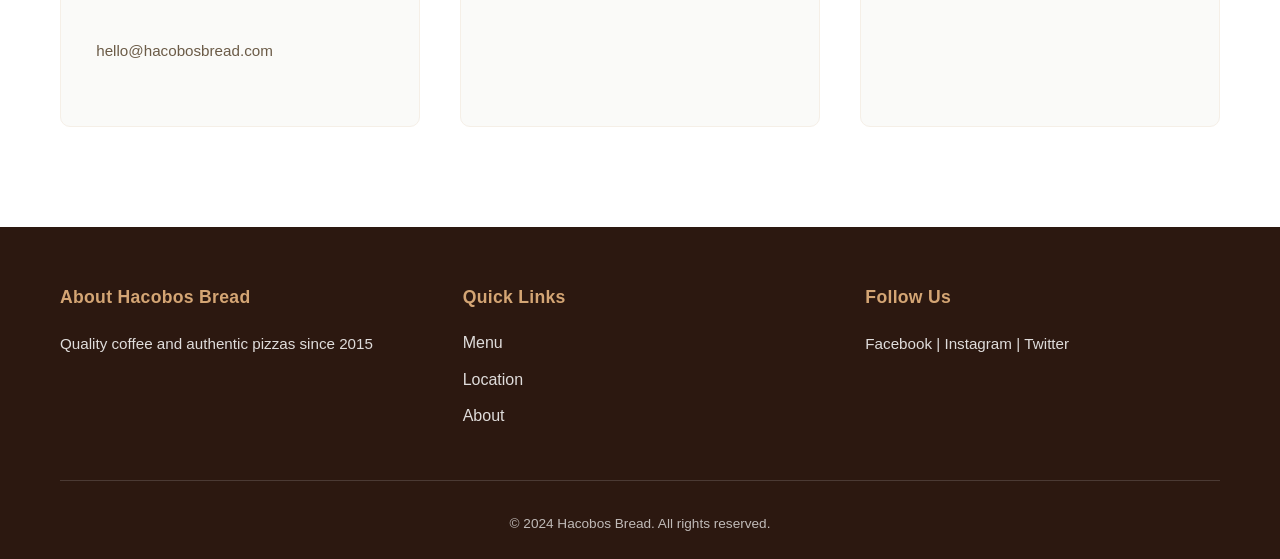
==== commit 56cac56f: "Menu Items Hover. *incomplete" ====
--- a/index.html
+++ b/index.html
@@ -97,82 +97,260 @@
         <h2>Our Menu</h2>
 
         <!-- Pizza Section -->
-        <div class="menu-category">
-          <h3>🍕 Pizzas</h3>
-          <div class="menu-items">
-            <div class="menu-item">
-              <h4>Margherita</h4>
-              <p>Classic tomato sauce, mozzarella, fresh basil</p>
-              <span class="price">$12.99</span>
-            </div>
-            <div class="menu-item">
+        <!-- Cheesecake Section -->
+        <div class="menu-category">
+          <h3>🍰 Cheesecake</h3>
+          <div class="menu-items">
+            <div class="menu-item" data-image="Cheesecake.jpg">
+              <h4>Cheesecake</h4>
+              <div class="menu-item-preview">
+                <img
+                  src=""
+                  alt="Cheesecake product photo"
+                  class="preview-image"
+                />
+                <span class="preview-arrow"></span>
+              </div>
+              <ul class="menu-sizes">
+                <li>
+                  <span class="size">Mini</span>
+                  <span class="price">₱79.00</span>
+                </li>
+                <li>
+                  <span class="size">Small</span>
+                  <span class="price">₱450.00</span>
+                </li>
+                <li>
+                  <span class="size">Regular</span>
+                  <span class="price">₱875.00</span>
+                </li>
+              </ul>
+            </div>
+          </div>
+        </div>
+
+        <!-- Chocomousse Section -->
+        <div class="menu-category">
+          <h3>🍫 Chocomousse</h3>
+          <div class="menu-items">
+            <div class="menu-item" data-image="Chocomousse.jpg">
+              <h4>Chocomousse</h4>
+              <div class="menu-item-preview">
+                <img
+                  src=""
+                  alt="Chocomousse product photo"
+                  class="preview-image"
+                />
+                <span class="preview-arrow"></span>
+              </div>
+              <ul class="menu-sizes">
+                <li>
+                  <span class="size">Mini</span>
+                  <span class="price">₱59.00</span>
+                </li>
+                <li>
+                  <span class="size">Regular</span>
+                  <span class="price">₱500.00</span>
+                </li>
+              </ul>
+            </div>
+          </div>
+        </div>
+
+        <!-- Pizza Section -->
+        <div class="menu-category">
+          <h3>🍕 Classic Overload Pizza</h3>
+          <div class="menu-items">
+            <div class="menu-item" data-image="Hawaiian.jpg">
+              <h4>Hawaiian</h4>
+              <div class="menu-item-preview">
+                <img
+                  src=""
+                  alt="Hawaiian pizza product photo"
+                  class="preview-image"
+                />
+                <span class="preview-arrow"></span>
+              </div>
+              <ul class="menu-sizes">
+                <li>
+                  <span class="size">Regular (R)</span>
+                  <span class="price">₱179.00</span>
+                </li>
+                <li>
+                  <span class="size">Large (L)</span>
+                  <span class="price">₱299.00</span>
+                </li>
+              </ul>
+            </div>
+            <div class="menu-item" data-image="Peperonni.jpg">
               <h4>Pepperoni</h4>
-              <p>Tomato sauce, mozzarella, pepperoni slices</p>
-              <span class="price">$14.99</span>
-            </div>
-            <div class="menu-item">
-              <h4>Veggie Supreme</h4>
-              <p>Mushrooms, bell peppers, onions, olives, spinach</p>
-              <span class="price">$13.99</span>
-            </div>
-            <div class="menu-item">
-              <h4>Meat Lovers</h4>
-              <p>Pepperoni, bacon, ham, sausage</p>
-              <span class="price">$16.99</span>
-            </div>
-          </div>
-        </div>
-
-        <!-- Coffee Section -->
-        <div class="menu-category">
-          <h3>☕ Coffee & Beverages</h3>
-          <div class="menu-items">
-            <div class="menu-item">
-              <h4>Espresso</h4>
-              <p>Rich, bold, and aromatic</p>
-              <span class="price">$3.50</span>
+              <div class="menu-item-preview">
+                <img
+                  src=""
+                  alt="Pepperoni pizza product photo"
+                  class="preview-image"
+                />
+                <span class="preview-arrow"></span>
+              </div>
+              <ul class="menu-sizes">
+                <li>
+                  <span class="size">Regular (R)</span>
+                  <span class="price">₱179.00</span>
+                </li>
+                <li>
+                  <span class="size">Large (L)</span>
+                  <span class="price">₱299.00</span>
+                </li>
+              </ul>
+            </div>
+            <div class="menu-item" data-image="Tuna_Pesto.jpg">
+              <h4>Tuna Pesto</h4>
+              <div class="menu-item-preview">
+                <img
+                  src=""
+                  alt="Tuna Pesto pizza product photo"
+                  class="preview-image"
+                />
+                <span class="preview-arrow"></span>
+              </div>
+              <ul class="menu-sizes">
+                <li>
+                  <span class="size">Regular (R)</span>
+                  <span class="price">₱199.00</span>
+                </li>
+                <li>
+                  <span class="size">Large (L)</span>
+                  <span class="price">₱349.00</span>
+                </li>
+              </ul>
+            </div>
+            <div class="menu-item" data-image="Spinach.jpg">
+              <h4>Creamy Spinach</h4>
+              <div class="menu-item-preview">
+                <img
+                  src=""
+                  alt="Creamy Spinach pizza product photo"
+                  class="preview-image"
+                />
+                <span class="preview-arrow"></span>
+              </div>
+              <ul class="menu-sizes">
+                <li>
+                  <span class="size">Regular (R)</span>
+                  <span class="price">₱199.00</span>
+                </li>
+                <li>
+                  <span class="size">Large (L)</span>
+                  <span class="price">₱349.00</span>
+                </li>
+              </ul>
+            </div>
+            <div class="menu-item" data-image="Bacon_mushroom.jpg">
+              <h4>Bacon & Mushroom</h4>
+              <div class="menu-item-preview">
+                <img
+                  src=""
+                  alt="Bacon & Mushroom pizza product photo"
+                  class="preview-image"
+                />
+                <span class="preview-arrow"></span>
+              </div>
+              <ul class="menu-sizes">
+                <li>
+                  <span class="size">Regular (R)</span>
+                  <span class="price">₱199.00</span>
+                </li>
+                <li>
+                  <span class="size">Large (L)</span>
+                  <span class="price">₱349.00</span>
+                </li>
+              </ul>
+            </div>
+            <div class="menu-item" data-image="House_pizza.jpg">
+              <h4>House Pizza</h4>
+              <div class="menu-item-preview">
+                <img
+                  src=""
+                  alt="House Pizza product photo"
+                  class="preview-image"
+                />
+                <span class="preview-arrow"></span>
+              </div>
+              <ul class="menu-sizes">
+                <li>
+                  <span class="size">Regular (R)</span>
+                  <span class="price">₱209.00</span>
+                </li>
+                <li>
+                  <span class="size">Large (L)</span>
+                  <span class="price">₱369.00</span>
+                </li>
+              </ul>
+            </div>
+          </div>
+        </div>
+
+        <!-- Drinks Section -->
+        <div class="menu-category">
+          <h3>☕ Drinks</h3>
+          <div class="menu-items">
+            <div class="menu-item">
+              <h4>Kapeng Barako</h4>
+              <span class="price">₱49.00</span>
             </div>
             <div class="menu-item">
               <h4>Cappuccino</h4>
-              <p>Espresso with steamed milk and foam</p>
-              <span class="price">$4.50</span>
-            </div>
-            <div class="menu-item">
-              <h4>Latte</h4>
-              <p>Smooth espresso with velvety steamed milk</p>
-              <span class="price">$4.50</span>
-            </div>
-            <div class="menu-item">
-              <h4>Americano</h4>
-              <p>Bold espresso with hot water</p>
-              <span class="price">$3.99</span>
-            </div>
-          </div>
-        </div>
-
-        <!-- Pastries Section -->
-        <div class="menu-category">
-          <h3>🥐 Pastries & Treats</h3>
-          <div class="menu-items">
-            <div class="menu-item">
-              <h4>Croissant</h4>
-              <p>Buttery and flaky French pastry</p>
-              <span class="price">$3.99</span>
-            </div>
-            <div class="menu-item">
-              <h4>Chocolate Donut</h4>
-              <p>Freshly made with rich chocolate coating</p>
-              <span class="price">$2.50</span>
-            </div>
-            <div class="menu-item">
-              <h4>Almond Croissant</h4>
-              <p>Classic croissant topped with sliced almonds</p>
-              <span class="price">$4.50</span>
-            </div>
-            <div class="menu-item">
-              <h4>Cheese Cake Slice</h4>
-              <p>Creamy and delicious homemade cheesecake</p>
-              <span class="price">$4.99</span>
+              <span class="price">₱69.00</span>
+            </div>
+            <div class="menu-item">
+              <h4>Tea</h4>
+              <span class="price">₱39.00</span>
+            </div>
+            <div class="menu-item">
+              <h4>Strawberry Milk Shake</h4>
+              <span class="price">₱109.00</span>
+            </div>
+            <div class="menu-item">
+              <h4>Softdrinks</h4>
+              <span class="price">₱45.00</span>
+            </div>
+            <div class="menu-item">
+              <h4>4 Seasons</h4>
+              <span class="price">₱45.00</span>
+            </div>
+          </div>
+        </div>
+
+        <!-- Bitter Ballen Section -->
+        <div class="menu-category">
+          <h3>🍟 Bitter Ballen</h3>
+          <div class="menu-items">
+            <div class="menu-item">
+              <h4>Bitter Ballen</h4>
+              <span class="price">₱79.00</span>
+            </div>
+            <div class="menu-item">
+              <h4>Patat Special</h4>
+              <span class="price">₱79.00</span>
+            </div>
+          </div>
+        </div>
+
+        <!-- Desserts Section -->
+        <div class="menu-category">
+          <h3>🍮 Desserts</h3>
+          <div class="menu-items">
+            <div class="menu-item" data-image="Lasagna.jpg">
+              <h4>Lasagna</h4>
+              <div class="menu-item-preview">
+                <img src="" alt="Lasagna product photo" class="preview-image" />
+                <span class="preview-arrow"></span>
+              </div>
+              <span class="price">₱99.00</span>
+            </div>
+            <div class="menu-item">
+              <h4>Chococrinkles</h4>
+              <span class="price">₱75.00</span>
             </div>
           </div>
         </div>
@@ -242,7 +420,10 @@
           <div class="footer-section">
             <h4>Follow Us</h4>
             <p>
-              <a href="#">Facebook</a> | <a href="#">Instagram</a> |
+              <a href="https://www.facebook.com/hacobo.bayra" target="_blank"
+                >Facebook</a
+              >
+              | <a href="#">Instagram</a> |
               <a href="#">Twitter</a>
             </p>
           </div>
--- a/styles.css
+++ b/styles.css
@@ -272,29 +272,92 @@
     display: block;
 }
 
-/* Carousel Styles - Pure JavaScript (No Bootstrap) */
+/* Carousel Styles - Pure JavaScript with CSS Cross-Fade Transition (No Bootstrap) */
+
+/* 
+   CAROUSEL CROSS-FADE IMPLEMENTATION:
+   
+   Instead of instant display: none/flex changes, we use opacity transitions
+   for a smooth cross-fade effect. The carousel-item elements are stacked
+   absolutely, and opacity is toggled to create the fade effect.
+   
+   Key technique:
+   - All items position: absolute, but display: flex to allow layout
+   - Initial state: opacity: 0, pointer-events: none (not interactive)
+   - Active state: opacity: 1, pointer-events: auto (interactive during fade)
+   - Transition: opacity 600ms ease-in-out (smooth fade)
+   - prefers-reduced-motion: Instant change (no animation)
+   
+   This prevents layout shift (CLS) and works well with auto-play timing.
+*/
+
 #aboutCarousel {
     border-radius: 12px;
     overflow: hidden;
     box-shadow: var(--shadow-lg);
     position: relative;
+    /* Set fixed height to prevent jitter during transitions */
+    min-height: 400px;
 }
 
 .carousel-inner {
     border-radius: 12px;
     position: relative;
-}
-
+    /* Establish stacking context for absolutely positioned items */
+    width: 100%;
+    height: 100%;
+    /* Ensure container height matches item min-height to prevent collapse */
+    min-height: 400px;
+}
+
+/*
+  Carousel Item Base State
+  - position: absolute with full dimensions creates stacking layout
+  - opacity: 0 hides non-active items
+  - transition on opacity creates the cross-fade effect
+  - pointer-events: none prevents interaction with hidden items
+*/
 .carousel-item {
-    display: none;
+    position: absolute;
+    top: 0;
+    left: 0;
+    width: 100%;
+    height: 100%;
+    display: flex;
     align-items: center;
     justify-content: center;
     min-height: 400px;
     background-color: var(--bg-medium);
-}
-
+    
+    /* Cross-fade setup */
+    opacity: 0;
+    pointer-events: none;
+    transition: opacity 600ms ease-in-out;
+    
+    /* Prevent cumulative layout shift during transition */
+    will-change: opacity;
+}
+
+/*
+  Active Carousel Item
+  - opacity: 1 shows the current slide
+  - pointer-events: auto re-enables interactivity (focus, links, etc.)
+*/
 .carousel-item.active {
-    display: flex;
+    opacity: 1;
+    pointer-events: auto;
+}
+
+/* Respect user's motion preference: disable animation if requested */
+@media (prefers-reduced-motion: reduce) {
+    .carousel-item {
+        transition: none;
+        opacity: 0;
+    }
+    
+    .carousel-item.active {
+        opacity: 1;
+    }
 }
 
 .carousel-item img {
@@ -411,6 +474,9 @@
     border-radius: 10px;
     border: 1px solid var(--bg-medium);
     transition: transform 0.3s ease, box-shadow 0.3s ease, border-color 0.3s ease;
+    /* Position: relative needed for absolute positioning of preview bubble */
+    position: relative;
+    overflow: visible;
 }
 
 .menu-item:hover {
@@ -438,6 +504,154 @@
     font-size: 1.35rem;
     font-weight: 700;
     color: var(--accent-rose);
+}
+
+/*
+  Menu Sizes List - For items with variants (e.g., Mini/Small/Regular, R/L)
+  Displays each size option with its price cleanly without bullet points.
+  Each line shows: [Size] [Price]
+*/
+.menu-sizes {
+    list-style: none;
+    margin-top: 1rem;
+    padding: 0;
+}
+
+.menu-sizes li {
+    display: flex;
+    justify-content: space-between;
+    align-items: center;
+    padding: 0.5rem 0;
+    border-bottom: 1px solid var(--bg-medium);
+    font-size: 0.95rem;
+}
+
+.menu-sizes li:last-child {
+    border-bottom: none;
+}
+
+.menu-sizes .size {
+    color: var(--text-secondary);
+    font-weight: 500;
+}
+
+.menu-sizes .price {
+    display: inline-block;
+    font-size: 1.1rem;
+    font-weight: 700;
+    margin: 0;
+}
+
+/*
+ * ============================================================================
+ * MENU ITEM HOVER PREVIEW - Premium Product Image Bubble
+ * ============================================================================
+ * Displays a subtle, speech-bubble-style product image preview on hover/focus.
+ * Pure CSS-driven with smooth slide-up + fade-in animation.
+ * Respects prefers-reduced-motion for accessibility.
+ *
+ * Features:
+ * - Speech bubble design with downward-pointing arrow/tail
+ * - Positioned above menu item (absolute, won't cause layout shift)
+ * - Smooth animations: opacity 0→1 + translateY (+20px→0)
+ * - Duration: 0.4s ease-out for natural feel
+ * - Premium shadow for depth
+ * - Touch-friendly: works with :hover on desktop, :focus for accessibility
+ *
+ * Markup structure:
+ * <div class="menu-item" data-image="ProductName.jpg">
+ *   <h4>Product Name</h4>
+ *   <div class="menu-item-preview">
+ *     <img src="" alt="..." class="preview-image" />
+ *     <span class="preview-arrow"></span>
+ *   </div>
+ *   <!-- price/sizes content -->
+ * </div>
+ * ============================================================================
+ */
+
+.menu-item-preview {
+    /* Hidden by default - only shown on hover/focus */
+    position: absolute;
+    opacity: 0;
+    visibility: hidden;
+    pointer-events: none;
+    
+    /* Positioning: centered horizontally, above the item */
+    top: -220px;
+    left: 50%;
+    transform: translateX(-50%) translateY(20px);
+    
+    /* Smooth animation entrance */
+    transition: opacity 0.4s ease-out,
+                transform 0.4s ease-out,
+                visibility 0.4s ease-out;
+    
+    /* Container for bubble + arrow */
+    z-index: 1000;
+}
+
+/* Bubble container with image */
+.menu-item-preview::before {
+    content: '';
+    position: absolute;
+    inset: 0;
+    background-color: var(--white);
+    border-radius: 14px;
+    box-shadow: 0 12px 32px rgba(0, 0, 0, 0.18);
+    /* Ensure image displays above white background */
+    z-index: 1;
+    pointer-events: none;
+}
+
+/* Image within the preview */
+.preview-image {
+    position: relative;
+    display: block;
+    width: 280px;
+    height: 180px;
+    object-fit: cover;
+    border-radius: 14px;
+    z-index: 2;
+    pointer-events: none;
+    /* Hardware acceleration for smooth fade-in */
+    will-change: opacity;
+}
+
+/* Downward-pointing arrow/tail (speech bubble style) */
+.preview-arrow {
+    position: absolute;
+    bottom: -10px;
+    left: 50%;
+    transform: translateX(-50%);
+    width: 0;
+    height: 0;
+    border-left: 10px solid transparent;
+    border-right: 10px solid transparent;
+    border-top: 10px solid var(--white);
+    z-index: 0;
+    pointer-events: none;
+}
+
+/* Show preview on menu item hover */
+.menu-item:hover .menu-item-preview,
+.menu-item:focus-within .menu-item-preview {
+    opacity: 1;
+    visibility: visible;
+    transform: translateX(-50%) translateY(0);
+    pointer-events: auto;
+}
+
+/*
+ * Accessibility: Respect motion preference
+ * Users with prefers-reduced-motion: reduce will see instant appearance
+ */
+@media (prefers-reduced-motion: reduce) {
+    .menu-item-preview {
+        transition: opacity 0.1s ease-out,
+                    transform 0.1s ease-out,
+                    visibility 0.1s ease-out;
+    }
 }
 
 /* Mobile menu section */
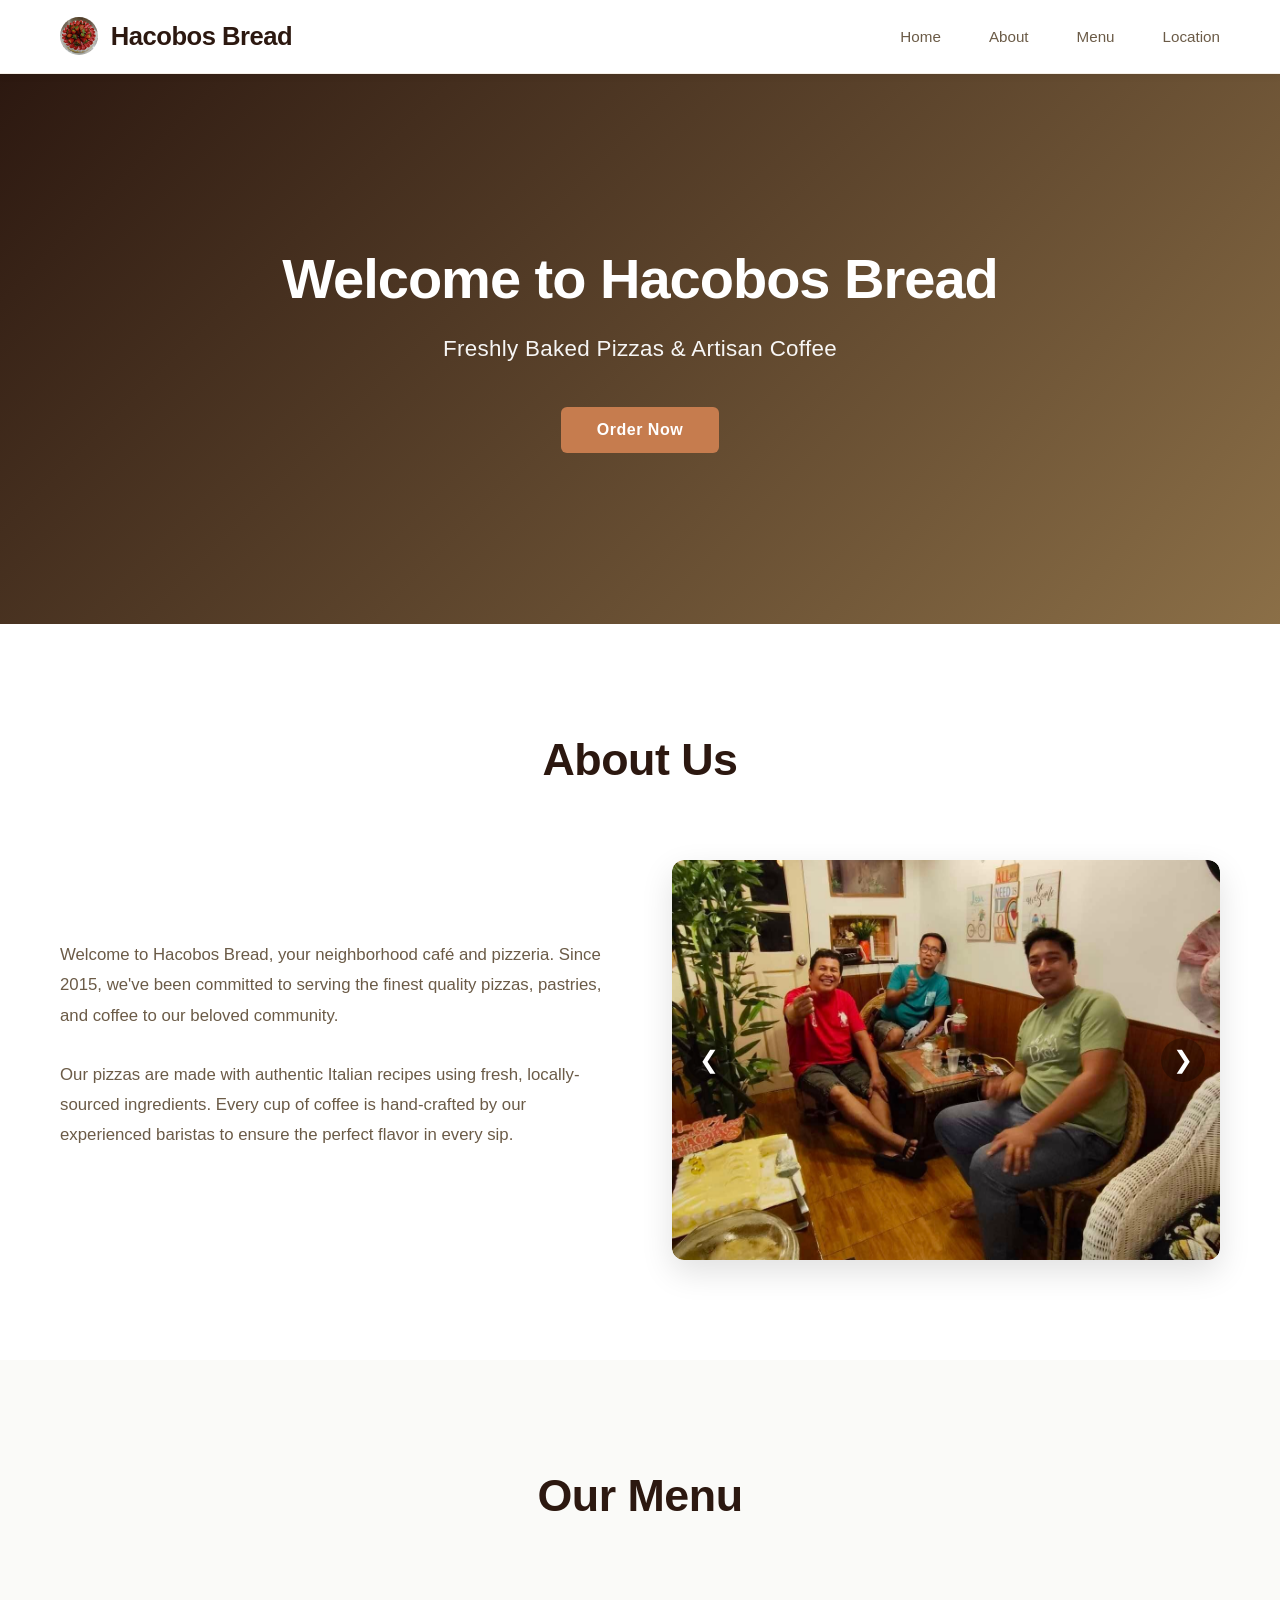
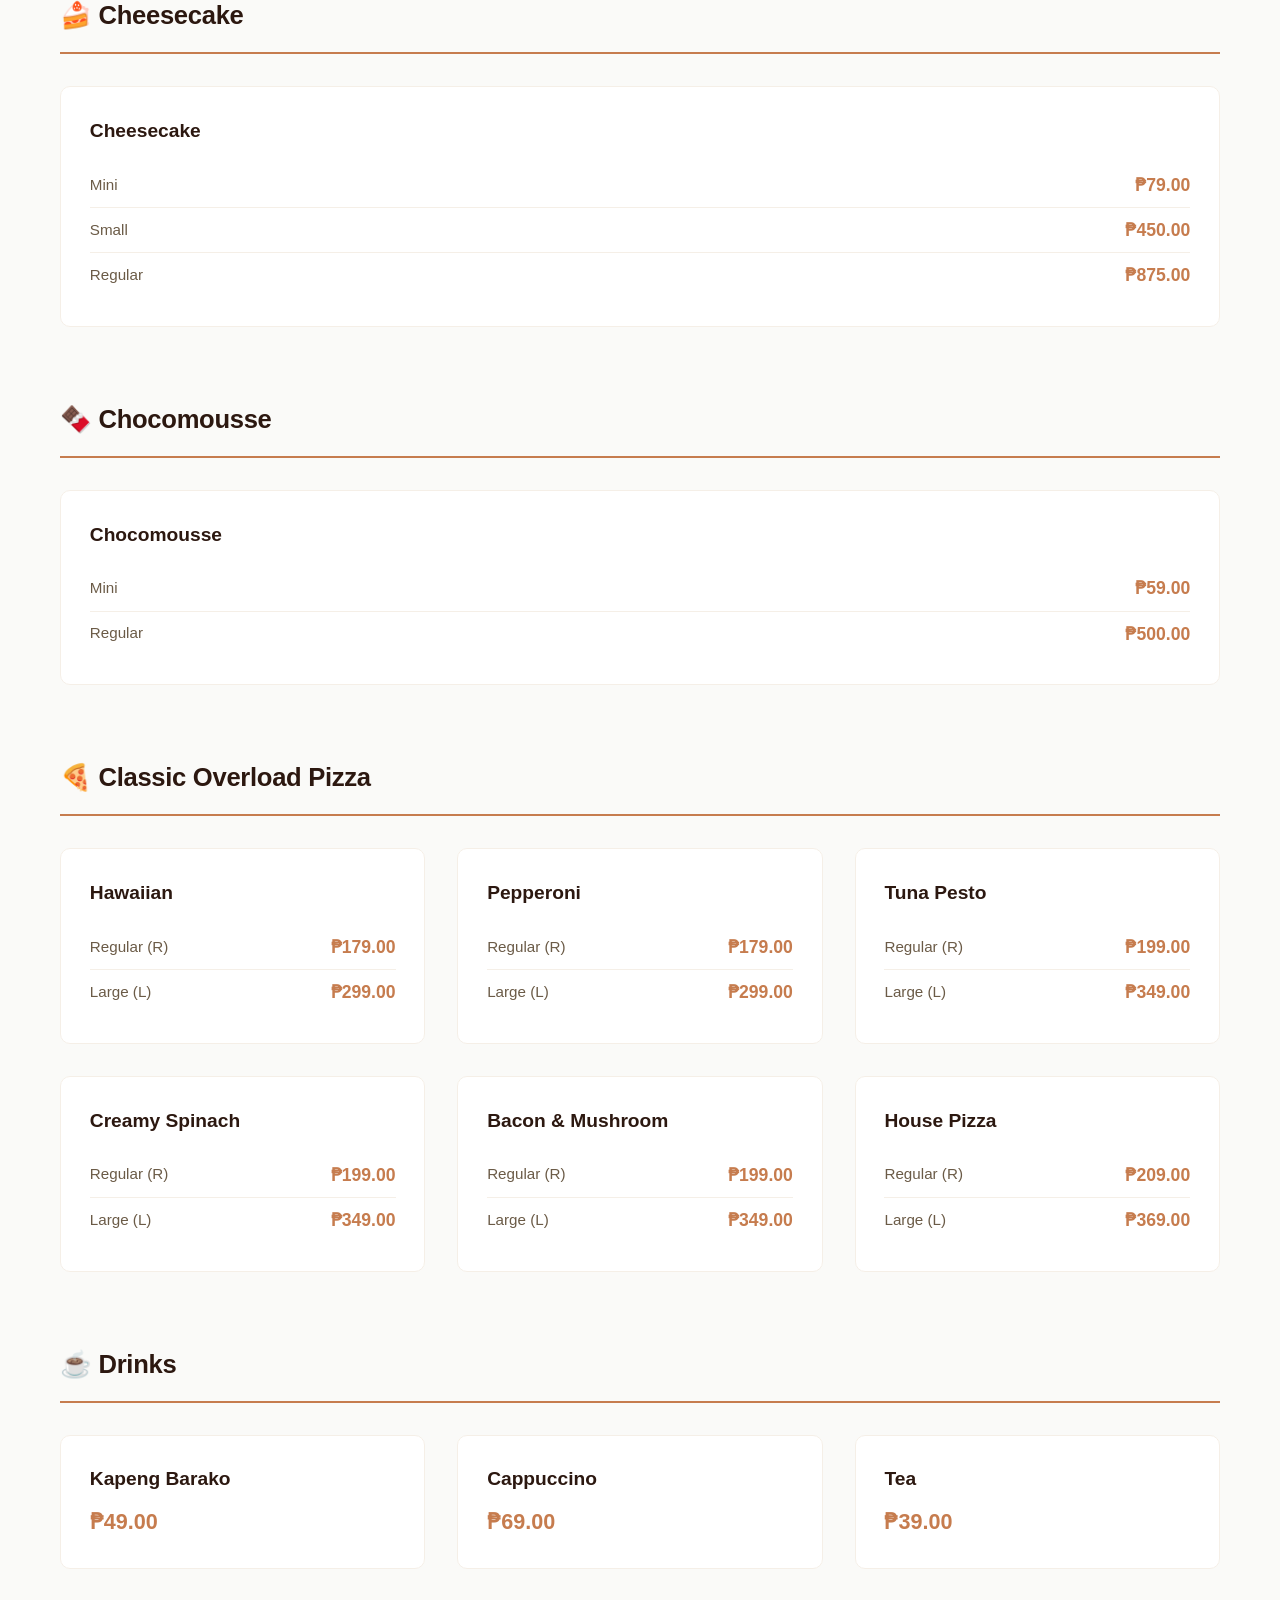
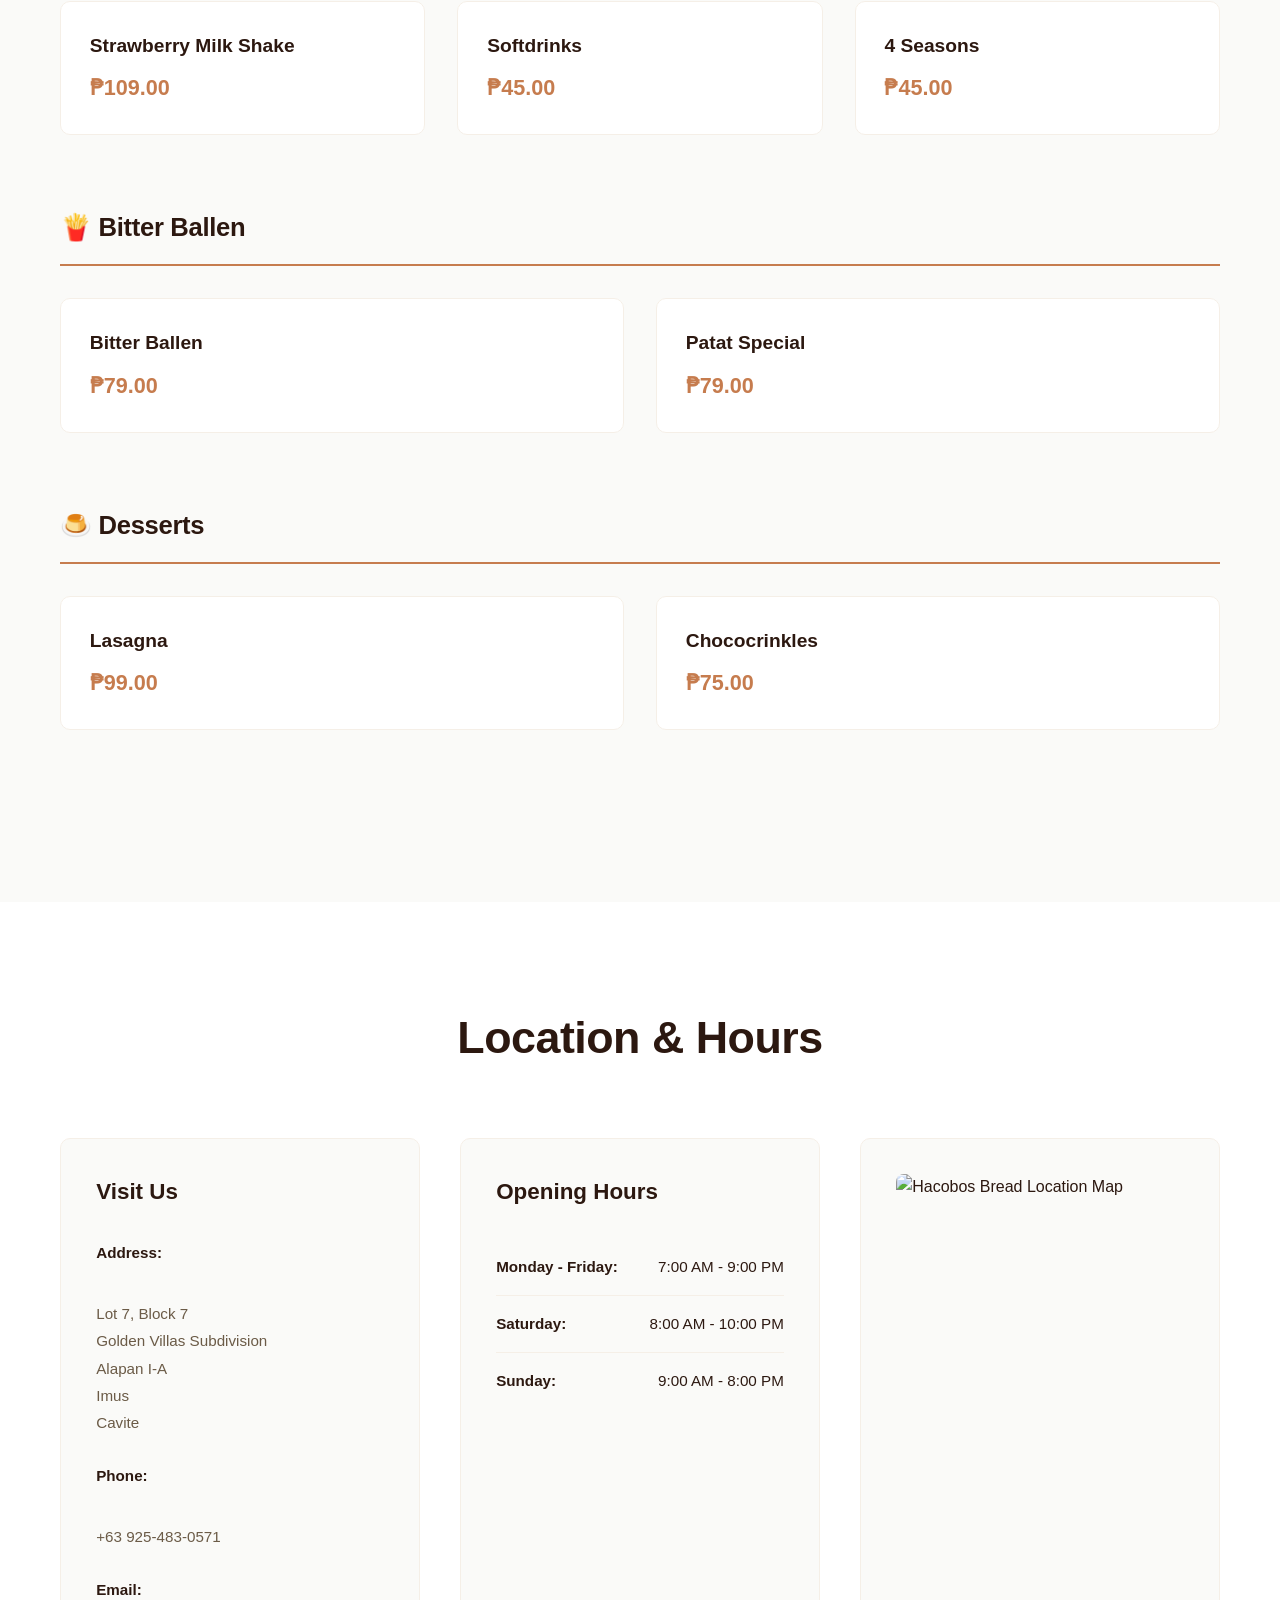
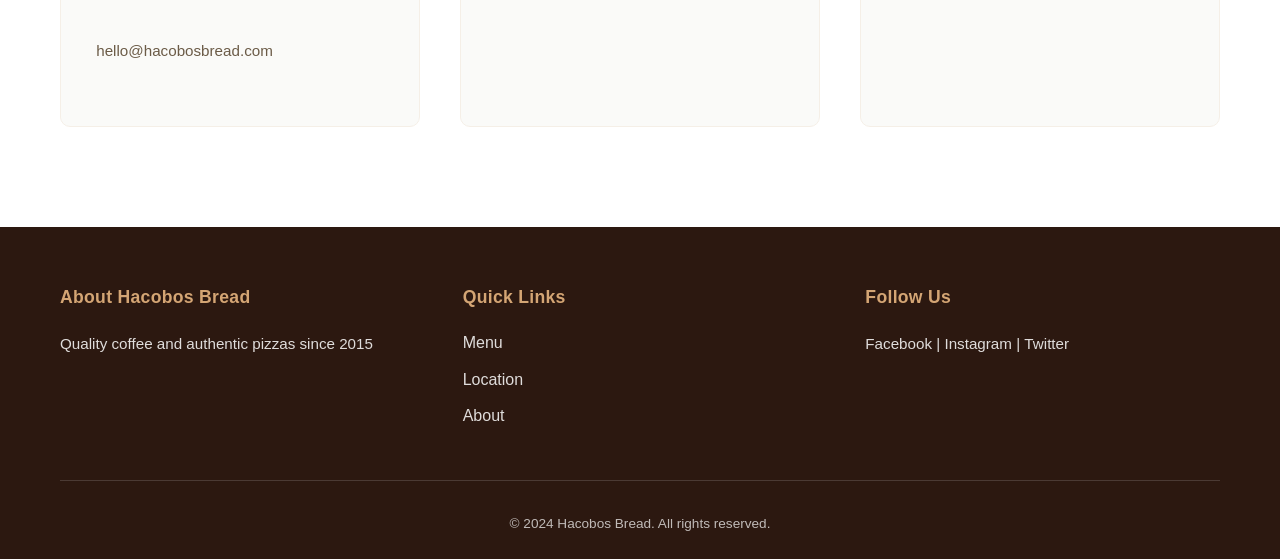
==== commit 39edee4d: "added animation" ====
--- a/index.html
+++ b/index.html
@@ -13,7 +13,7 @@
         <a class="navbar-brand" href="#home">
           <img
             src="images/Profile.jpg"
-            alt="Hacobos Bread"
+            alt="Hacobos Bread and Cake Shop"
             height="38"
             class="navbar-logo"
           />
@@ -38,11 +38,11 @@
     </section>
 
     <!-- ==================== ABOUT US SECTION ==================== -->
-    <section id="about" class="about">
+    <section id="about" class="about reveal-on-scroll">
       <div class="container">
         <h2>About Us</h2>
         <div class="about-content">
-          <div class="about-text">
+          <div class="about-text reveal-on-scroll">
             <p>
               Welcome to Hacobos Bread, your neighborhood café and pizzeria.
               Since 2015, we've been committed to serving the finest quality
@@ -55,7 +55,7 @@
               sip.
             </p>
           </div>
-          <div class="about-image">
+          <div class="about-image reveal-on-scroll">
             <div id="aboutCarousel" class="carousel">
               <div class="carousel-inner">
                 <div class="carousel-item active">
@@ -98,7 +98,7 @@
 
         <!-- Pizza Section -->
         <!-- Cheesecake Section -->
-        <div class="menu-category">
+        <div class="menu-category reveal-on-scroll">
           <h3>🍰 Cheesecake</h3>
           <div class="menu-items">
             <div class="menu-item" data-image="Cheesecake.jpg">
@@ -130,7 +130,7 @@
         </div>
 
         <!-- Chocomousse Section -->
-        <div class="menu-category">
+        <div class="menu-category reveal-on-scroll">
           <h3>🍫 Chocomousse</h3>
           <div class="menu-items">
             <div class="menu-item" data-image="Chocomousse.jpg">
@@ -158,7 +158,7 @@
         </div>
 
         <!-- Pizza Section -->
-        <div class="menu-category">
+        <div class="menu-category reveal-on-scroll">
           <h3>🍕 Classic Overload Pizza</h3>
           <div class="menu-items">
             <div class="menu-item" data-image="Hawaiian.jpg">
@@ -291,7 +291,7 @@
         </div>
 
         <!-- Drinks Section -->
-        <div class="menu-category">
+        <div class="menu-category reveal-on-scroll">
           <h3>☕ Drinks</h3>
           <div class="menu-items">
             <div class="menu-item">
@@ -322,7 +322,7 @@
         </div>
 
         <!-- Bitter Ballen Section -->
-        <div class="menu-category">
+        <div class="menu-category reveal-on-scroll">
           <h3>🍟 Bitter Ballen</h3>
           <div class="menu-items">
             <div class="menu-item">
@@ -337,7 +337,7 @@
         </div>
 
         <!-- Desserts Section -->
-        <div class="menu-category">
+        <div class="menu-category reveal-on-scroll">
           <h3>🍮 Desserts</h3>
           <div class="menu-items">
             <div class="menu-item" data-image="Lasagna.jpg">
@@ -362,7 +362,7 @@
       <div class="container">
         <h2>Location & Hours</h2>
         <div class="location-content">
-          <div class="location-info">
+          <div class="location-info reveal-on-scroll">
             <h3>Visit Us</h3>
             <p>
               <strong>Address:</strong><br />
@@ -382,7 +382,7 @@
             </p>
           </div>
 
-          <div class="location-hours">
+          <div class="location-hours reveal-on-scroll">
             <h3>Opening Hours</h3>
             <ul class="hours-list">
               <li><span>Monday - Friday:</span> 7:00 AM - 9:00 PM</li>
@@ -391,7 +391,7 @@
             </ul>
           </div>
 
-          <div class="location-map">
+          <div class="location-map reveal-on-scroll">
             <img
               src="../Hacobos/images/location.png"
               alt="Hacobos Bread Location Map"
--- a/styles.css
+++ b/styles.css
@@ -27,6 +27,40 @@
     --shadow-lg: 0 12px 32px rgba(0, 0, 0, 0.12);
 }
 
+/* ==================== SCROLL REVEAL ANIMATIONS ==================== */
+/* Fade + slide-up animation for content blocks on scroll
+   Uses IntersectionObserver for performance (no scroll event listeners)
+   Respects prefers-reduced-motion for accessibility */
+
+@keyframes revealFadeSlideUp {
+    from {
+        opacity: 0;
+        transform: translateY(40px);
+    }
+    to {
+        opacity: 1;
+        transform: translateY(0);
+    }
+}
+
+/* Elements get this class when they enter the viewport */
+.is-visible {
+    animation: revealFadeSlideUp 0.5s cubic-bezier(0.25, 0.1, 0.25, 1) forwards;
+}
+
+/* Respect motion preference: instant visibility */
+@media (prefers-reduced-motion: reduce) {
+    @keyframes revealFadeSlideUp {
+        from { opacity: 1; transform: translateY(0); }
+        to { opacity: 1; transform: translateY(0); }
+    }
+    
+    .is-visible {
+        animation: none;
+        opacity: 1;
+    }
+}
+
 /* Reset default browser styles */
 * {
     margin: 0;
@@ -42,6 +76,15 @@
     background-color: var(--bg-light);
     -webkit-font-smoothing: antialiased;
     -moz-osx-font-smoothing: grayscale;
+    /* Smooth scrolling for anchor navigation (Task 2) */
+    scroll-behavior: smooth;
+}
+
+/* Disable smooth scroll if user prefers reduced motion */
+@media (prefers-reduced-motion: reduce) {
+    html {
+        scroll-behavior: auto;
+    }
 }
 
 /* Container for consistent width and centering */
@@ -50,6 +93,18 @@
     margin: 0 auto;
     padding: 0 20px;
     
+}
+
+/* ==================== SCROLL REVEAL TARGETS ==================== */
+/* Apply initial state to elements that will be revealed on scroll */
+
+.reveal-on-scroll {
+    opacity: 0;
+    transform: translateY(40px);
+}
+
+.reveal-on-scroll.is-visible {
+    animation: revealFadeSlideUp 0.5s cubic-bezier(0.25, 0.1, 0.25, 1) forwards;
 }
 
 /* ==================== NAVBAR STYLES ==================== */
@@ -67,7 +122,7 @@
 
 .navbar .container {
     display: flex;
-    justify-content: space-between;
+    justify-content: space-between; 
     align-items: center;
     gap: 2rem;
 }
@@ -618,6 +673,30 @@
     will-change: opacity;
 }
 
+/* ============================================================================
+ * MENU PREVIEW FALLBACK STATE - When image fails to load
+ * ============================================================================
+ * Shows placeholder content when image is missing or fails to load.
+ * Maintains same dimensions and styling as loaded image.
+ */
+
+.preview-image.has-error {
+    background-color: var(--bg-medium);
+    display: flex;
+    align-items: center;
+    justify-content: center;
+    color: var(--text-secondary);
+    font-size: 0.85rem;
+    font-weight: 500;
+}
+
+/* Placeholder icon/text styling */
+.preview-image.has-error::after {
+    content: '📷';
+    font-size: 2.5rem;
+    opacity: 0.4;
+}
+
 /* Downward-pointing arrow/tail (speech bubble style) */
 .preview-arrow {
     position: absolute;
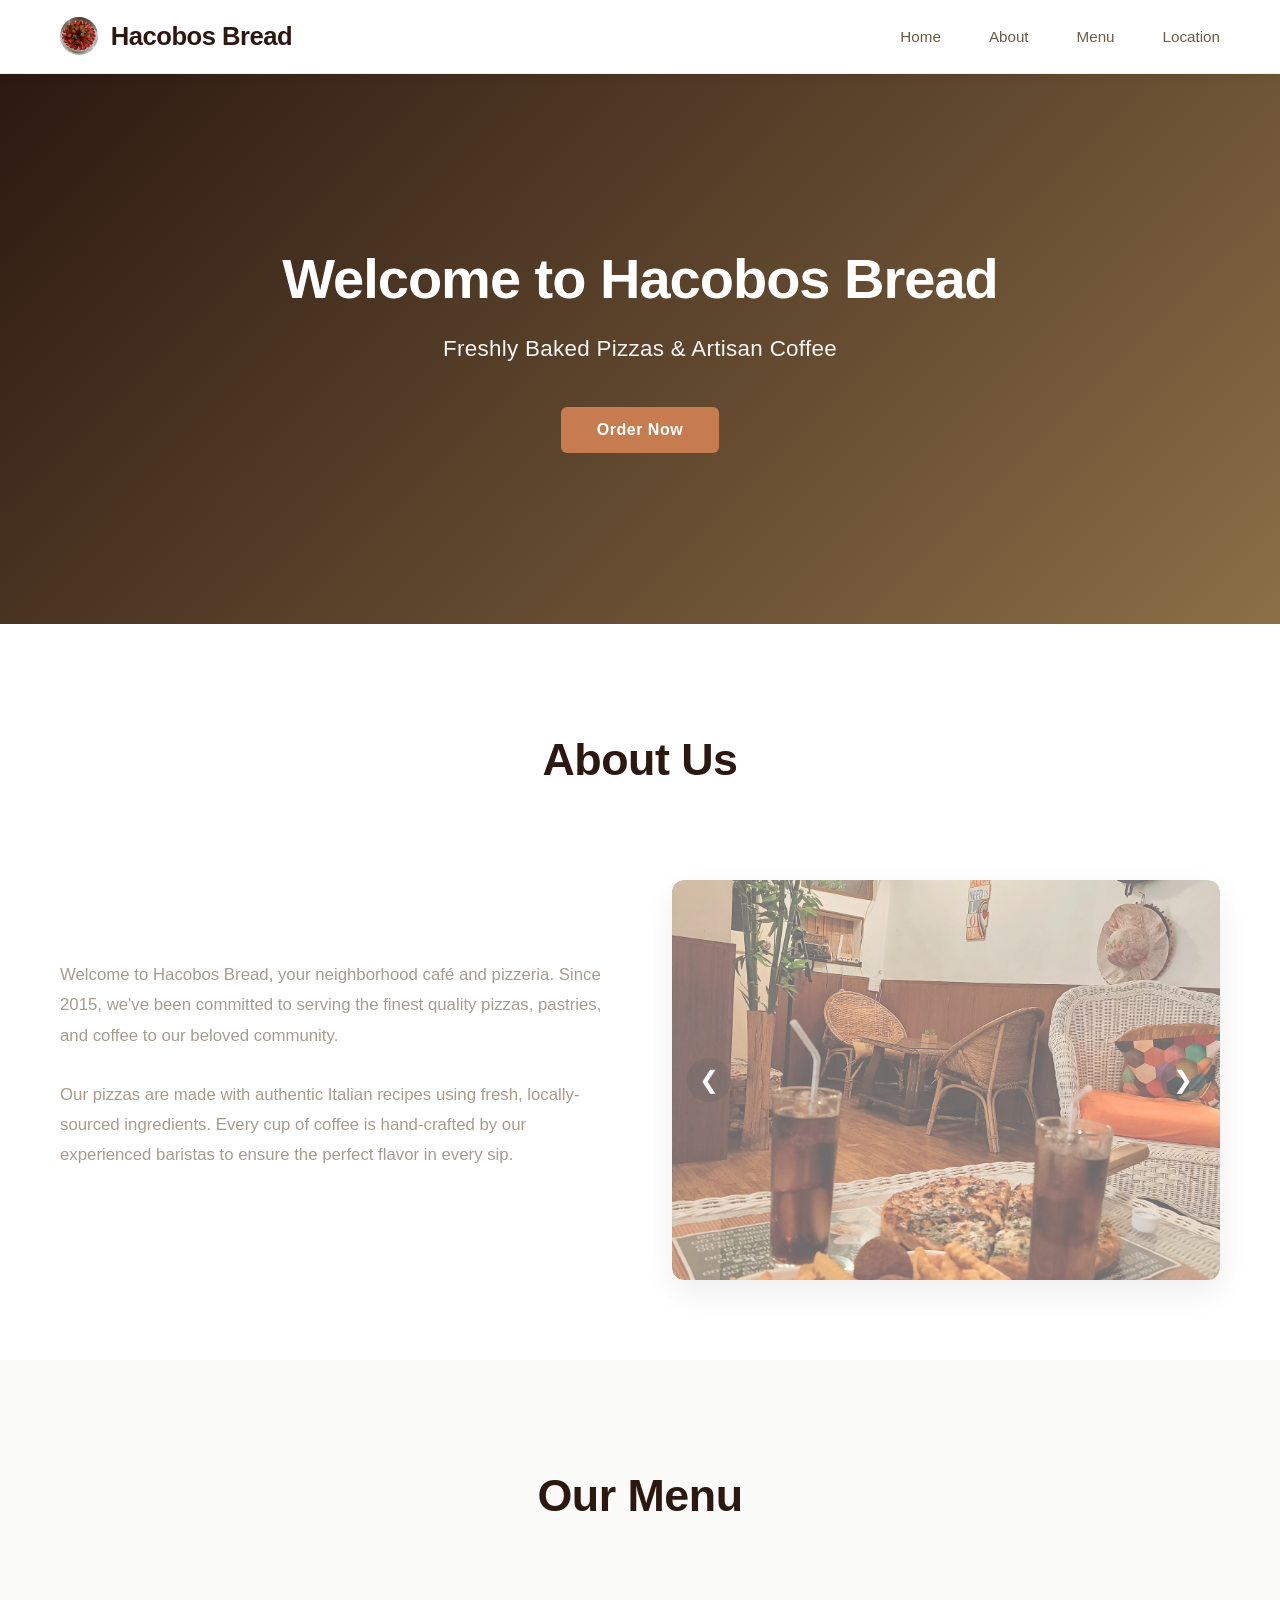
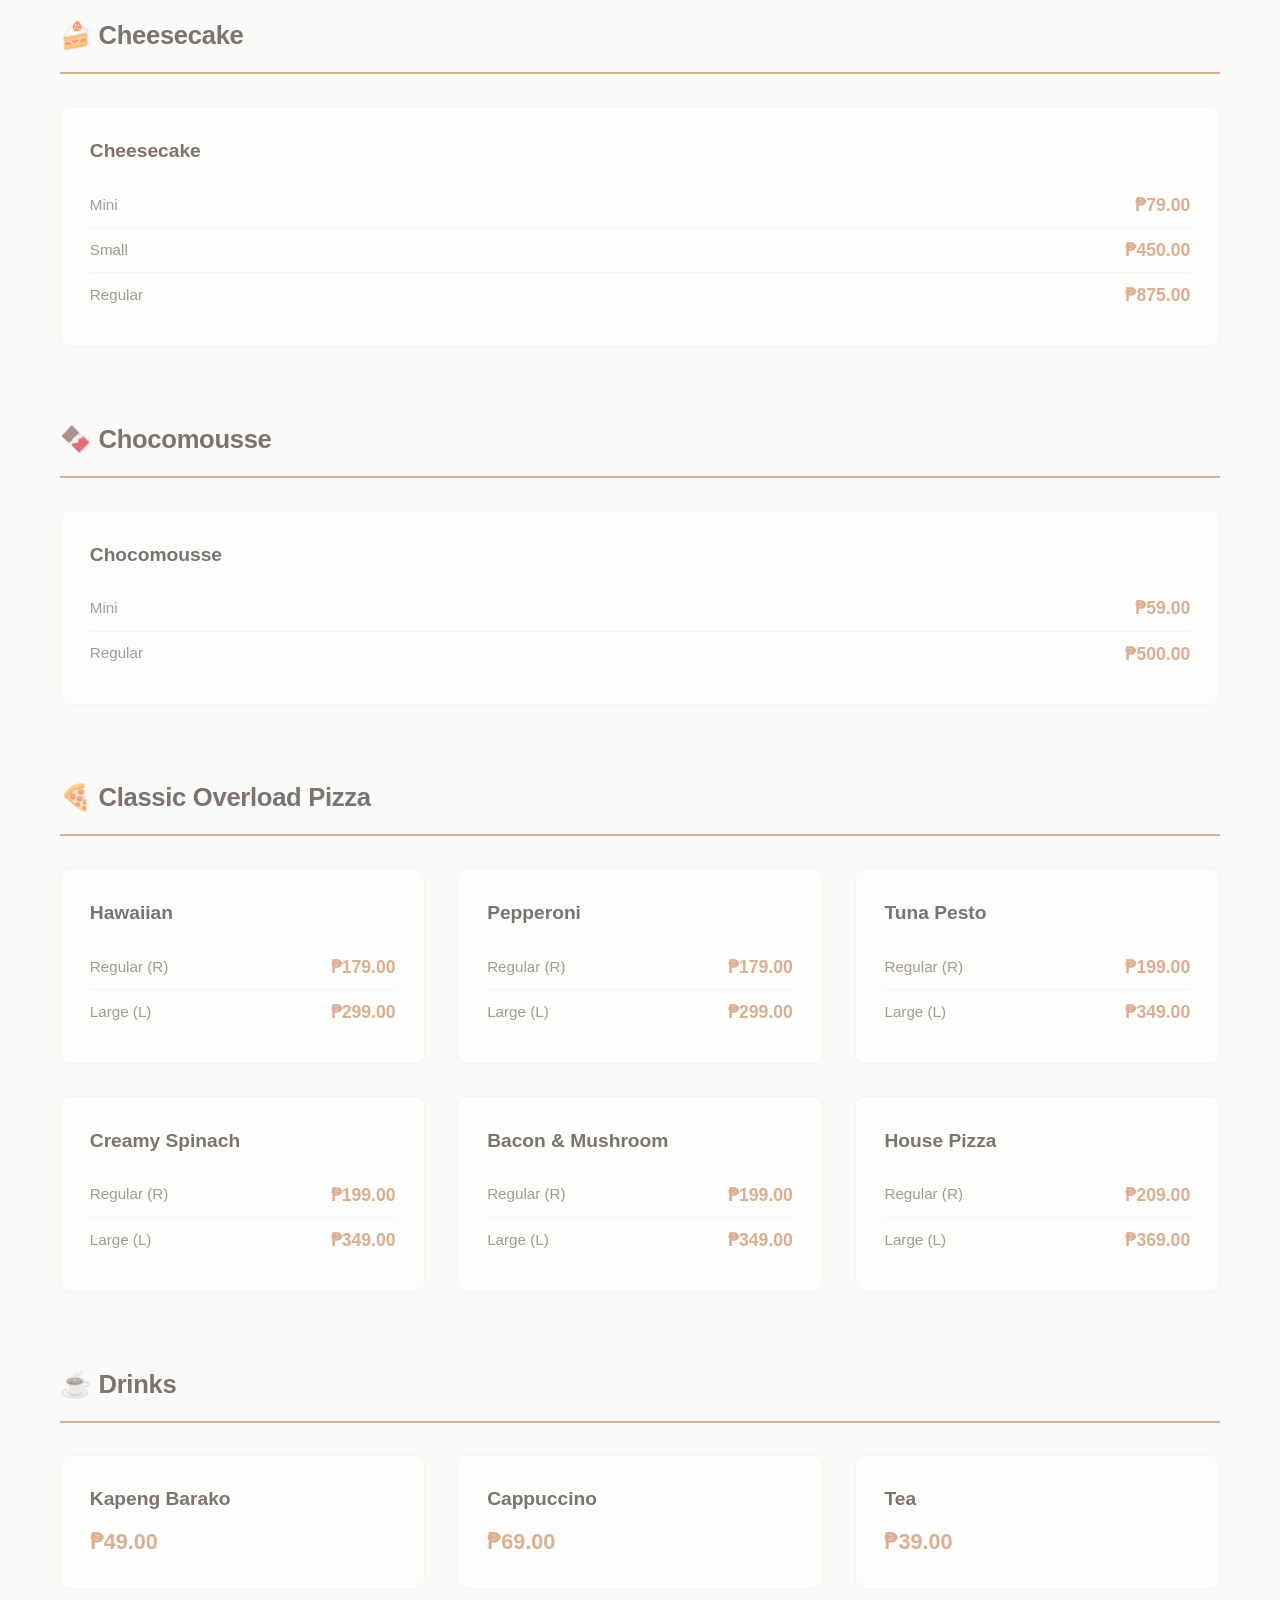
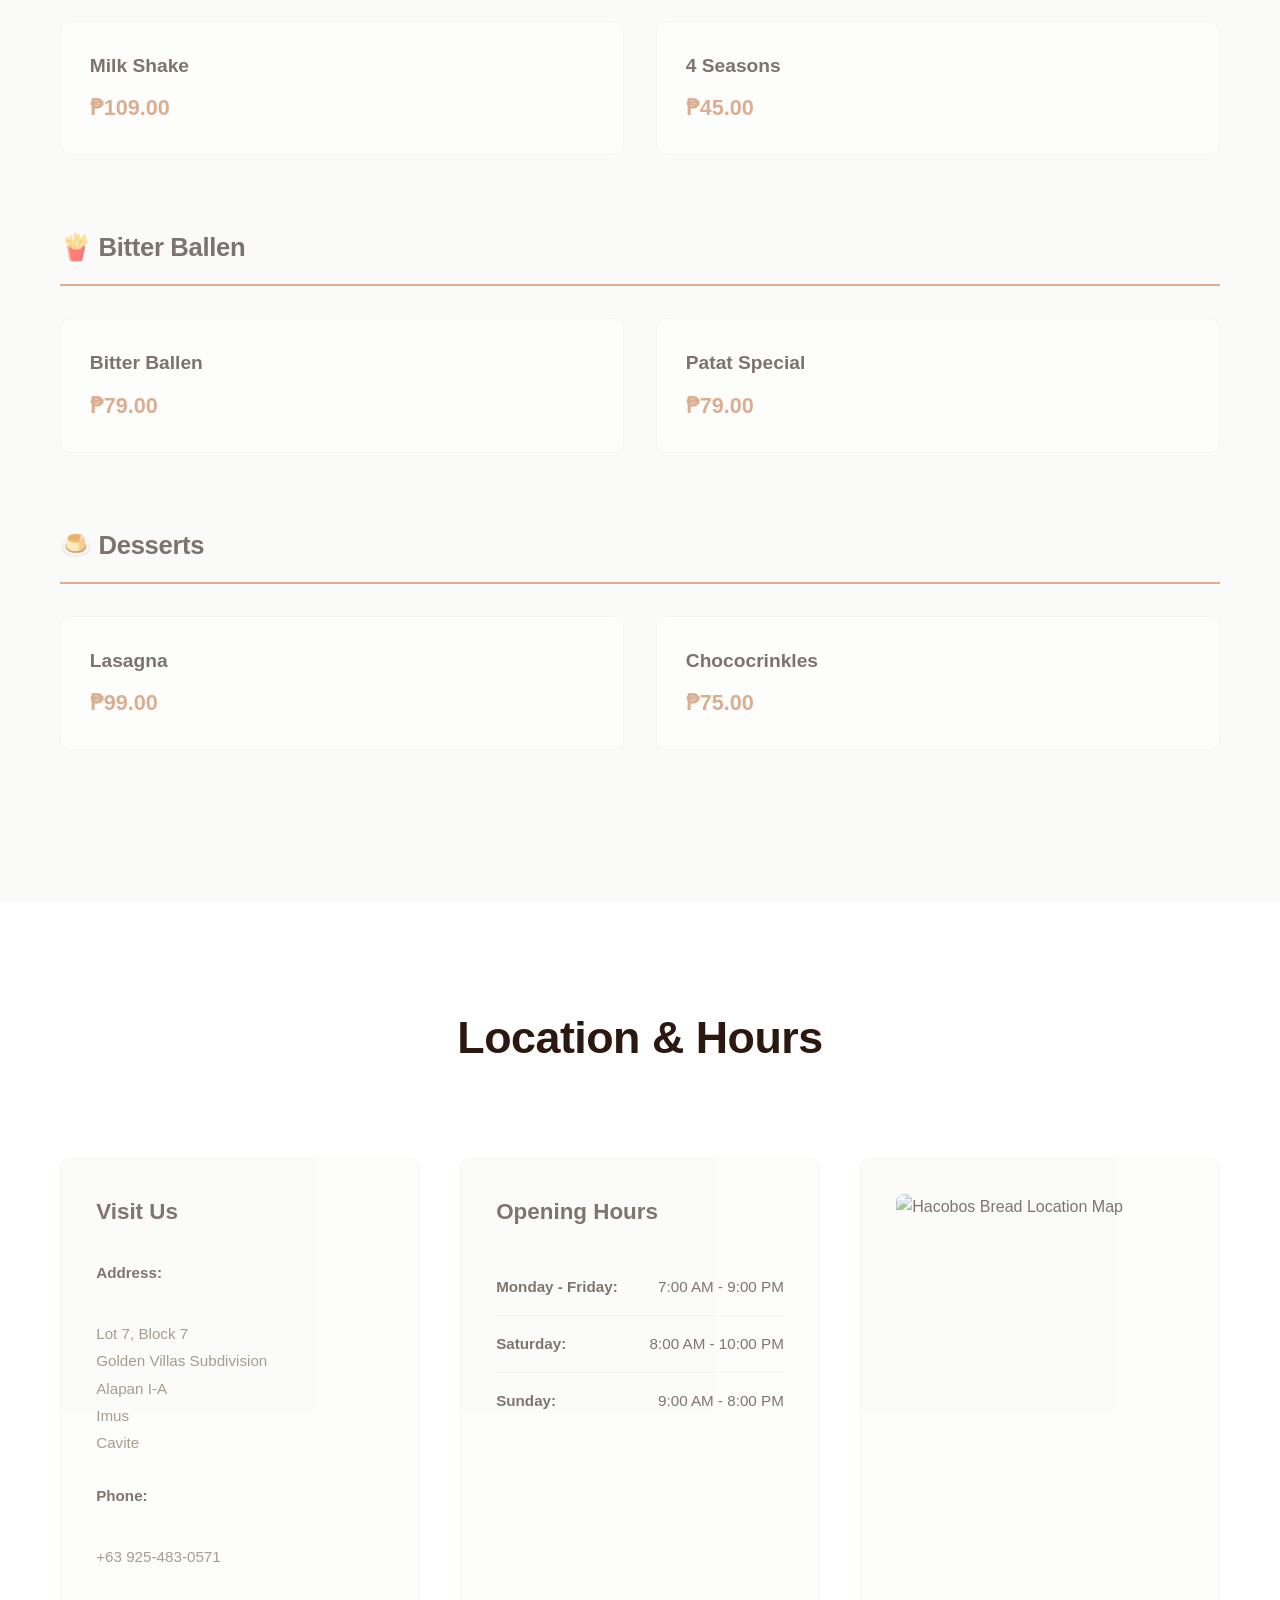
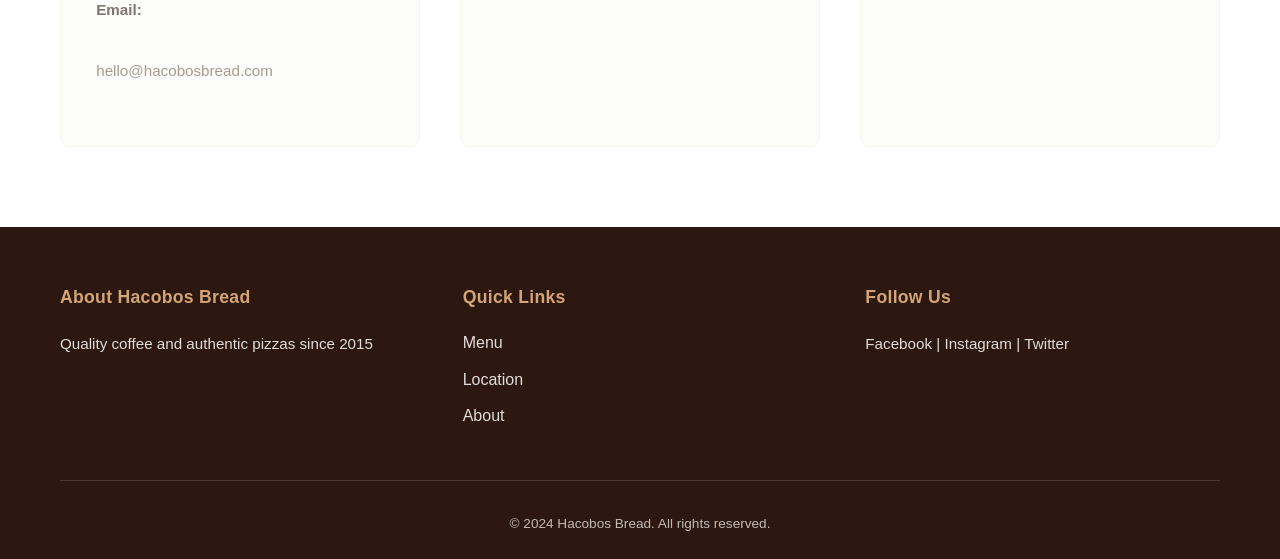
==== commit 84142bc3: "fixes" ====
--- a/index.html
+++ b/index.html
@@ -294,30 +294,63 @@
         <div class="menu-category reveal-on-scroll">
           <h3>☕ Drinks</h3>
           <div class="menu-items">
-            <div class="menu-item">
+            <div class="menu-item" data-image="Kapeng_Barako.jpg">
               <h4>Kapeng Barako</h4>
+              <div class="menu-item-preview">
+                <img
+                  src=""
+                  alt="Kapeng Barako product photo"
+                  class="preview-image"
+                />
+                <span class="preview-arrow"></span>
+              </div>
               <span class="price">₱49.00</span>
             </div>
-            <div class="menu-item">
+            <div class="menu-item" data-image="Cappuccino.jpg">
               <h4>Cappuccino</h4>
+              <div class="menu-item-preview">
+                <img
+                  src="../Hacobos/images/Menu/Drinks/cuppucino.jpg"
+                  alt="Cappuccino product photo"
+                  class="preview-image"
+                />
+                <span class="preview-arrow"></span>
+              </div>
               <span class="price">₱69.00</span>
             </div>
-            <div class="menu-item">
+            <div class="menu-item" data-image="Tea.jpg">
               <h4>Tea</h4>
+              <div class="menu-item-preview">
+                <img src="" alt="Tea product photo" class="preview-image" />
+                <span class="preview-arrow"></span>
+              </div>
               <span class="price">₱39.00</span>
             </div>
-            <div class="menu-item">
-              <h4>Strawberry Milk Shake</h4>
+            <div class="menu-item" data-image="Milkshake.jpg">
+              <h4>Milk Shake</h4>
+              <div class="menu-item-preview">
+                <img
+                  src="../Hacobos/images/Menu/Drinks/Milkshake.jpg"
+                  alt="Strawberry Milk Shake product photo"
+                  class="preview-image"
+                />
+                <span class="preview-arrow"></span>
+              </div>
               <span class="price">₱109.00</span>
             </div>
-            <div class="menu-item">
-              <h4>Softdrinks</h4>
+
+            <div class="menu-item" data-image="4Seasons.jpg">
+              <h4>4 Seasons</h4>
+              <div class="menu-item-preview">
+                <img
+                  src=""
+                  alt="4 Seasons product photo"
+                  class="preview-image"
+                />
+                <span class="preview-arrow"></span>
+              </div>
               <span class="price">₱45.00</span>
             </div>
-            <div class="menu-item">
-              <h4>4 Seasons</h4>
-              <span class="price">₱45.00</span>
-            </div>
           </div>
         </div>
 
@@ -325,12 +358,28 @@
         <div class="menu-category reveal-on-scroll">
           <h3>🍟 Bitter Ballen</h3>
           <div class="menu-items">
-            <div class="menu-item">
+            <div class="menu-item" data-image="Bitter_Ballen.jpg">
               <h4>Bitter Ballen</h4>
+              <div class="menu-item-preview">
+                <img
+                  src=""
+                  alt="Bitter Ballen product photo"
+                  class="preview-image"
+                />
+                <span class="preview-arrow"></span>
+              </div>
               <span class="price">₱79.00</span>
             </div>
-            <div class="menu-item">
+            <div class="menu-item" data-image="Patat_Special.jpg">
               <h4>Patat Special</h4>
+              <div class="menu-item-preview">
+                <img
+                  src=""
+                  alt="Patat Special product photo"
+                  class="preview-image"
+                />
+                <span class="preview-arrow"></span>
+              </div>
               <span class="price">₱79.00</span>
             </div>
           </div>
@@ -348,8 +397,16 @@
               </div>
               <span class="price">₱99.00</span>
             </div>
-            <div class="menu-item">
+            <div class="menu-item" data-image="Chococrinkles.jpg">
               <h4>Chococrinkles</h4>
+              <div class="menu-item-preview">
+                <img
+                  src="../Hacobos/images/Menu/Crinkles.jpg"
+                  alt="Chococrinkles product photo"
+                  class="preview-image"
+                />
+                <span class="preview-arrow"></span>
+              </div>
               <span class="price">₱75.00</span>
             </div>
           </div>
--- a/styles.css
+++ b/styles.css
@@ -43,9 +43,25 @@
     }
 }
 
+@keyframes revealFadeSlideDown {
+    from {
+        opacity: 1;
+        transform: translateY(0);
+    }
+    to {
+        opacity: 0.6;
+        transform: translateY(20px);
+    }
+}
+
 /* Elements get this class when they enter the viewport */
 .is-visible {
-    animation: revealFadeSlideUp 0.5s cubic-bezier(0.25, 0.1, 0.25, 1) forwards;
+    animation: revealFadeSlideUp 0.5s cubic-bezier(0.34, 1.56, 0.64, 1) forwards;
+}
+
+/* Fade out when leaving viewport */
+.reveal-on-scroll:not(.is-visible) {
+    animation: revealFadeSlideDown 0.5s cubic-bezier(0.34, 1.56, 0.64, 1) forwards;
 }
 
 /* Respect motion preference: instant visibility */
@@ -55,7 +71,17 @@
         to { opacity: 1; transform: translateY(0); }
     }
     
+    @keyframes revealFadeSlideDown {
+        from { opacity: 1; transform: translateY(0); }
+        to { opacity: 1; transform: translateY(0); }
+    }
+    
     .is-visible {
+        animation: none;
+        opacity: 1;
+    }
+    
+    .reveal-on-scroll:not(.is-visible) {
         animation: none;
         opacity: 1;
     }
@@ -673,28 +699,16 @@
     will-change: opacity;
 }
 
-/* ============================================================================
- * MENU PREVIEW FALLBACK STATE - When image fails to load
- * ============================================================================
- * Shows placeholder content when image is missing or fails to load.
- * Maintains same dimensions and styling as loaded image.
- */
-
+/* Placeholder text when image fails to load */
 .preview-image.has-error {
+    content: 'Image coming soon';
     background-color: var(--bg-medium);
     display: flex;
     align-items: center;
     justify-content: center;
     color: var(--text-secondary);
-    font-size: 0.85rem;
+    font-size: 0.9rem;
     font-weight: 500;
-}
-
-/* Placeholder icon/text styling */
-.preview-image.has-error::after {
-    content: '📷';
-    font-size: 2.5rem;
-    opacity: 0.4;
 }
 
 /* Downward-pointing arrow/tail (speech bubble style) */
